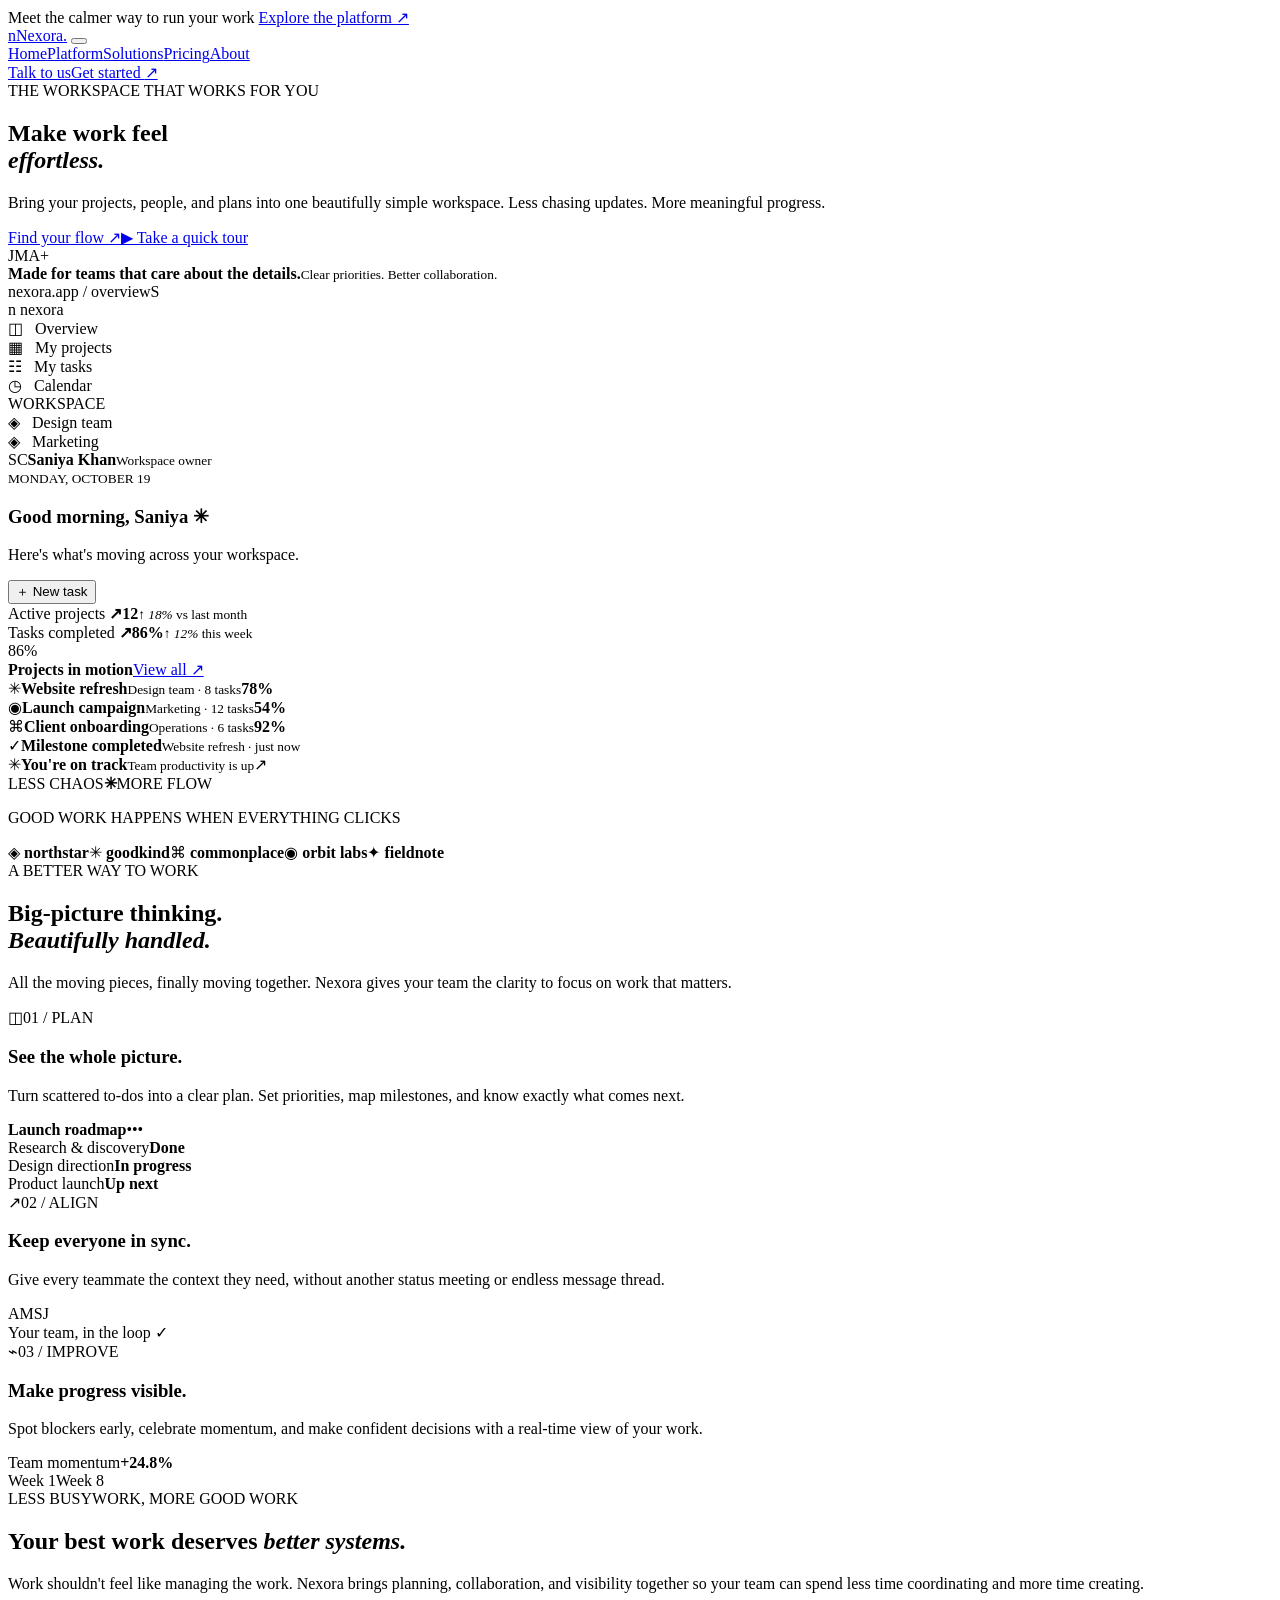
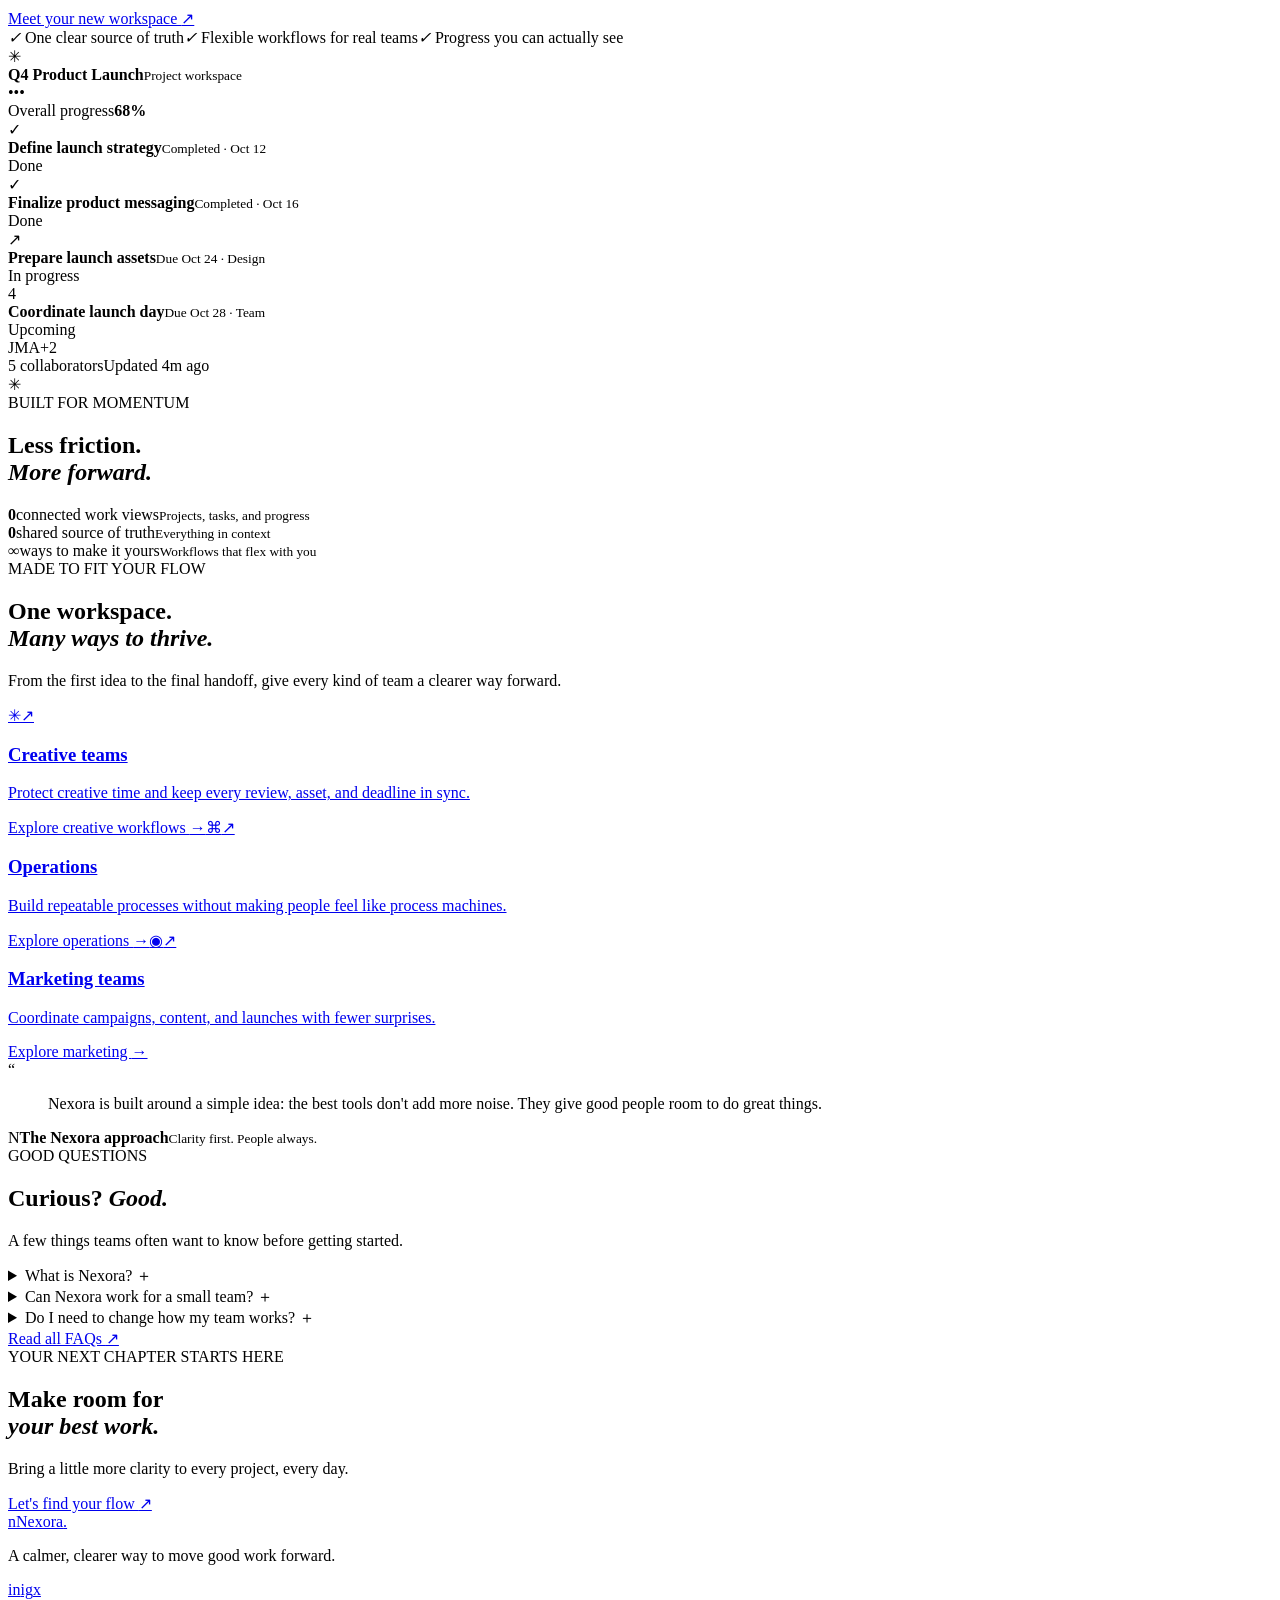
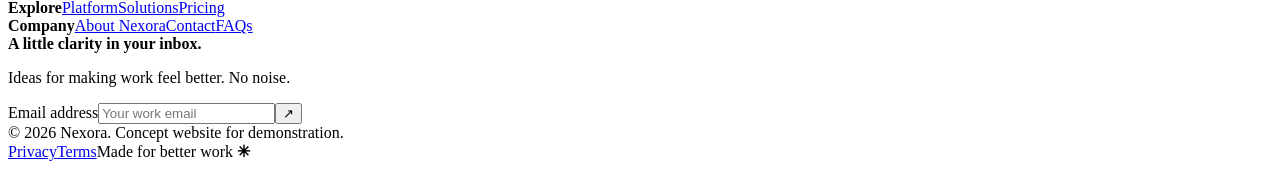
==== index.html @ 2fbccd46 "Add files via upload Upload the complete Nexora SaaS website, including homepage, product, solutions" ====
<!doctype html>
<html lang="en">
<head>
  <meta charset="utf-8"><meta name="viewport" content="width=device-width, initial-scale=1">
  <meta name="description" content="Nexora brings projects, people, and progress into one calm, powerful workspace. Plan smarter, collaborate clearly, and grow with confidence.">
  <meta name="theme-color" content="#123d32">
  <title>Nexora — Make Work Feel Effortless</title>
  <link rel="preconnect" href="https://fonts.googleapis.com"><link rel="preconnect" href="https://fonts.gstatic.com" crossorigin>
  <link href="https://fonts.googleapis.com/css2?family=DM+Sans:wght@400;500;600;700&family=Manrope:wght@400;500;600;700;800&display=swap" rel="stylesheet">
  <link rel="stylesheet" href="assets/css/style.css">
</head>
<body>
  <div class="announcement"><span class="announcement-dot"></span> Meet the calmer way to run your work <a href="product.html">Explore the platform <span>↗</span></a></div>
  <header class="site-header">
    <a class="brand" href="index.html" aria-label="Nexora home"><span class="brand-mark">n</span><span>Nexora<span class="brand-period">.</span></span></a>
    <button class="menu-toggle" aria-label="Open navigation" aria-expanded="false"><span></span><span></span></button>
    <nav class="main-nav" aria-label="Main navigation">
      <a class="active" href="index.html">Home</a><a href="product.html">Platform</a><a href="solutions.html">Solutions</a><a href="pricing.html">Pricing</a><a href="about.html">About</a>
    </nav>
    <div class="header-actions"><a class="nav-login" href="contact.html">Talk to us</a><a class="btn btn-small btn-dark" href="contact.html">Get started <span>↗</span></a></div>
  </header>

  <main>
    <section class="hero section-wrap">
      <div class="hero-copy reveal">
        <div class="eyebrow"><span class="eyebrow-line"></span> THE WORKSPACE THAT WORKS FOR YOU</div>
        <h1>Make work feel<br><em>effortless.</em></h1>
        <p class="hero-lede">Bring your projects, people, and plans into one beautifully simple workspace. Less chasing updates. More meaningful progress.</p>
        <div class="hero-actions"><a class="btn btn-primary" href="contact.html">Find your flow <span>↗</span></a><a class="text-link" href="product.html"><span class="play-icon">▶</span> Take a quick tour</a></div>
        <div class="hero-proof"><div class="avatar-stack"><span>J</span><span>M</span><span>A</span><span>+</span></div><div><strong>Made for teams that care about the details.</strong><small>Clear priorities. Better collaboration.</small></div></div>
      </div>
      <div class="hero-visual reveal reveal-delay">
        <div class="visual-orbit orbit-one"></div><div class="visual-orbit orbit-two"></div>
        <div class="dashboard-window">
          <div class="window-top"><div class="window-dots"><i></i><i></i><i></i></div><span>nexora.app / overview</span><span class="window-avatar">S</span></div>
          <div class="dashboard-body">
            <aside class="dash-sidebar"><div class="dash-mini-brand"><span class="brand-mark">n</span> nexora</div><div class="dash-side-item selected">◫ &nbsp; Overview</div><div class="dash-side-item">▦ &nbsp; My projects</div><div class="dash-side-item">☷ &nbsp; My tasks</div><div class="dash-side-item">◷ &nbsp; Calendar</div><div class="dash-side-label">WORKSPACE</div><div class="dash-side-item">◈ &nbsp; Design team</div><div class="dash-side-item">◈ &nbsp; Marketing</div><div class="dash-user"><span class="user-avatar">SC</span><span><b>Saniya Khan</b><small>Workspace owner</small></span></div></aside>
            <div class="dash-main"><div class="dash-heading"><div><small>MONDAY, OCTOBER 19</small><h3>Good morning, Saniya <span>✳</span></h3><p>Here's what's moving across your workspace.</p></div><button class="dash-add">＋ New task</button></div>
              <div class="metric-grid"><div class="metric-card"><span>Active projects <b>↗</b></span><strong>12</strong><small><i>↑ 18%</i> vs last month</small><div class="sparkline"><span style="height:28%"></span><span style="height:44%"></span><span style="height:38%"></span><span style="height:61%"></span><span style="height:49%"></span><span style="height:77%"></span><span style="height:92%"></span></div></div><div class="metric-card"><span>Tasks completed <b>↗</b></span><strong>86%</strong><small><i>↑ 12%</i> this week</small><div class="progress-ring"><span>86%</span></div></div></div>
              <div class="dash-project-head"><b>Projects in motion</b><a href="product.html">View all ↗</a></div>
              <div class="project-row"><span class="project-icon lavender">✳</span><span class="project-info"><b>Website refresh</b><small>Design team · 8 tasks</small></span><span class="project-progress"><i style="width:78%"></i></span><b class="project-percent">78%</b></div>
              <div class="project-row"><span class="project-icon peach">◉</span><span class="project-info"><b>Launch campaign</b><small>Marketing · 12 tasks</small></span><span class="project-progress"><i style="width:54%"></i></span><b class="project-percent">54%</b></div>
              <div class="project-row"><span class="project-icon mint">⌘</span><span class="project-info"><b>Client onboarding</b><small>Operations · 6 tasks</small></span><span class="project-progress"><i style="width:92%"></i></span><b class="project-percent">92%</b></div>
            </div>
          </div>
        </div>
        <div class="floating-note note-top"><span class="note-check">✓</span><span><b>Milestone completed</b><small>Website refresh · just now</small></span></div>
        <div class="floating-note note-bottom"><span class="note-spark">✳</span><span><b>You're on track</b><small>Team productivity is up</small></span><span class="note-arrow">↗</span></div>
        <div class="hero-stamp"><span>LESS CHAOS</span><b>✳</b><span>MORE FLOW</span></div>
      </div>
    </section>

    <section class="trust-strip section-wrap reveal"><p>GOOD WORK HAPPENS WHEN EVERYTHING CLICKS</p><div class="trust-logos"><span>◈ <b>northstar</b></span><span>✳ <b>goodkind</b></span><span>⌘ <b>commonplace</b></span><span>◉ <b>orbit labs</b></span><span>✦ <b>fieldnote</b></span></div></section>

    <section class="section section-cream">
      <div class="section-wrap"><div class="section-heading centered reveal"><span class="eyebrow">A BETTER WAY TO WORK</span><h2>Big-picture thinking.<br><em>Beautifully handled.</em></h2><p>All the moving pieces, finally moving together. Nexora gives your team the clarity to focus on work that matters.</p></div>
        <div class="feature-grid">
          <article class="feature-card feature-card-large reveal"><div class="feature-top"><span class="feature-icon icon-green">◫</span><span class="card-number">01 / PLAN</span></div><h3>See the whole picture.</h3><p>Turn scattered to-dos into a clear plan. Set priorities, map milestones, and know exactly what comes next.</p><div class="mini-board"><div class="mini-board-head"><b>Launch roadmap</b><span>•••</span></div><div class="mini-task"><i class="task-dot green-dot"></i><span>Research & discovery</span><b>Done</b></div><div class="mini-task"><i class="task-dot gold-dot"></i><span>Design direction</span><b>In progress</b></div><div class="mini-task"><i class="task-dot gray-dot"></i><span>Product launch</span><b>Up next</b></div></div></article>
          <article class="feature-card reveal reveal-delay"><div class="feature-top"><span class="feature-icon icon-gold">↗</span><span class="card-number">02 / ALIGN</span></div><h3>Keep everyone in sync.</h3><p>Give every teammate the context they need, without another status meeting or endless message thread.</p><div class="people-illustration"><span class="person p1">A</span><span class="person p2">M</span><span class="person p3">S</span><span class="person p4">J</span><div class="people-caption">Your team, in the loop <span>✓</span></div></div></article>
          <article class="feature-card reveal"><div class="feature-top"><span class="feature-icon icon-peach">⌁</span><span class="card-number">03 / IMPROVE</span></div><h3>Make progress visible.</h3><p>Spot blockers early, celebrate momentum, and make confident decisions with a real-time view of your work.</p><div class="chart-illustration"><div class="chart-label"><span>Team momentum</span><b>+24.8%</b></div><div class="chart-bars"><i style="height:30%"></i><i style="height:46%"></i><i style="height:39%"></i><i style="height:62%"></i><i style="height:56%"></i><i style="height:78%"></i><i style="height:69%"></i><i style="height:95%"></i></div><div class="chart-axis"><span>Week 1</span><span>Week 8</span></div></div></article>
        </div>
      </div>
    </section>

    <section class="section section-wrap split-section"><div class="split-copy reveal"><span class="eyebrow">LESS BUSYWORK, MORE GOOD WORK</span><h2>Your best work deserves <em>better systems.</em></h2><p>Work shouldn't feel like managing the work. Nexora brings planning, collaboration, and visibility together so your team can spend less time coordinating and more time creating.</p><a class="btn btn-dark" href="product.html">Meet your new workspace <span>↗</span></a><div class="check-list"><span><i>✓</i> One clear source of truth</span><span><i>✓</i> Flexible workflows for real teams</span><span><i>✓</i> Progress you can actually see</span></div></div><div class="workflow-visual reveal reveal-delay"><div class="workflow-card"><div class="workflow-title"><span class="workflow-symbol">✳</span><div><b>Q4 Product Launch</b><small>Project workspace</small></div><span class="more">•••</span></div><div class="workflow-progress-label"><span>Overall progress</span><b>68%</b></div><div class="wide-progress"><i></i></div><div class="workflow-task"><span class="task-check">✓</span><div><b>Define launch strategy</b><small>Completed · Oct 12</small></div><span class="task-status done">Done</span></div><div class="workflow-task"><span class="task-check">✓</span><div><b>Finalize product messaging</b><small>Completed · Oct 16</small></div><span class="task-status done">Done</span></div><div class="workflow-task"><span class="task-check pending">↗</span><div><b>Prepare launch assets</b><small>Due Oct 24 · Design</small></div><span class="task-status doing">In progress</span></div><div class="workflow-task"><span class="task-check upcoming">4</span><div><b>Coordinate launch day</b><small>Due Oct 28 · Team</small></div><span class="task-status next">Upcoming</span></div><div class="workflow-foot"><div class="avatar-stack small-stack"><span>J</span><span>M</span><span>A</span><span>+2</span></div><span>5 collaborators</span><span class="workflow-foot-right">Updated 4m ago</span></div></div><div class="workflow-orbit">✳</div></div></section>

    <section class="stats-band"><div class="section-wrap stats-grid"><div class="stats-intro reveal"><span class="eyebrow eyebrow-light">BUILT FOR MOMENTUM</span><h2>Less friction.<br><em>More forward.</em></h2></div><div class="stat reveal"><strong data-count="3">0</strong><span>connected work views</span><small>Projects, tasks, and progress</small></div><div class="stat reveal reveal-delay"><strong data-count="1">0</strong><span>shared source of truth</span><small>Everything in context</small></div><div class="stat reveal reveal-delay"><strong>∞</strong><span>ways to make it yours</span><small>Workflows that flex with you</small></div></div></section>

    <section class="section section-wrap usecases-section"><div class="section-heading reveal"><span class="eyebrow">MADE TO FIT YOUR FLOW</span><h2>One workspace.<br><em>Many ways to thrive.</em></h2><p>From the first idea to the final handoff, give every kind of team a clearer way forward.</p></div><div class="usecase-grid"><a class="usecase-card reveal" href="solutions.html#creative"><span class="usecase-icon">✳</span><span class="usecase-arrow">↗</span><h3>Creative teams</h3><p>Protect creative time and keep every review, asset, and deadline in sync.</p><span class="usecase-link">Explore creative workflows <b>→</b></span></a><a class="usecase-card reveal reveal-delay" href="solutions.html#operations"><span class="usecase-icon">⌘</span><span class="usecase-arrow">↗</span><h3>Operations</h3><p>Build repeatable processes without making people feel like process machines.</p><span class="usecase-link">Explore operations <b>→</b></span></a><a class="usecase-card reveal reveal-delay-2" href="solutions.html#marketing"><span class="usecase-icon">◉</span><span class="usecase-arrow">↗</span><h3>Marketing teams</h3><p>Coordinate campaigns, content, and launches with fewer surprises.</p><span class="usecase-link">Explore marketing <b>→</b></span></a></div></section>

    <section class="quote-section section-cream"><div class="section-wrap quote-inner reveal"><span class="quote-mark">“</span><blockquote>Nexora is built around a simple idea: the best tools don't add more noise. They give good people room to do great things.</blockquote><div class="quote-attribution"><span class="quote-avatar">N</span><span><b>The Nexora approach</b><small>Clarity first. People always.</small></span></div></div></section>

    <section class="section section-wrap faq-preview"><div class="section-heading centered reveal"><span class="eyebrow">GOOD QUESTIONS</span><h2>Curious? <em>Good.</em></h2><p>A few things teams often want to know before getting started.</p></div><div class="faq-list reveal"><details><summary>What is Nexora? <span>＋</span></summary><p>Nexora is a concept project-management workspace designed to bring tasks, projects, team coordination, and progress visibility into one place.</p></details><details><summary>Can Nexora work for a small team? <span>＋</span></summary><p>Yes. The concept is designed to scale from a small group to teams with multiple projects and workflows.</p></details><details><summary>Do I need to change how my team works? <span>＋</span></summary><p>The goal is to adapt the workspace to your process, with clear projects, flexible tasks, and simple collaboration.</p></details></div><div class="center-cta"><a class="text-link" href="faq.html">Read all FAQs <span>↗</span></a></div></section>

    <section class="final-cta"><div class="cta-decoration cta-decoration-one"></div><div class="cta-decoration cta-decoration-two"></div><div class="section-wrap final-cta-inner reveal"><span class="eyebrow eyebrow-light">YOUR NEXT CHAPTER STARTS HERE</span><h2>Make room for<br><em>your best work.</em></h2><p>Bring a little more clarity to every project, every day.</p><a class="btn btn-cream" href="contact.html">Let's find your flow <span>↗</span></a></div></section>
  </main>
  <footer class="site-footer"><div class="section-wrap"><div class="footer-main"><div class="footer-brand-col"><a class="brand brand-footer" href="index.html"><span class="brand-mark">n</span><span>Nexora<span class="brand-period">.</span></span></a><p>A calmer, clearer way to move good work forward.</p><div class="social-links"><a href="#" aria-label="LinkedIn">in</a><a href="#" aria-label="Instagram">ig</a><a href="#" aria-label="X">x</a></div></div><div class="footer-col"><b>Explore</b><a href="product.html">Platform</a><a href="solutions.html">Solutions</a><a href="pricing.html">Pricing</a></div><div class="footer-col"><b>Company</b><a href="about.html">About Nexora</a><a href="contact.html">Contact</a><a href="faq.html">FAQs</a></div><div class="footer-newsletter"><b>A little clarity in your inbox.</b><p>Ideas for making work feel better. No noise.</p><form class="newsletter-form"><label class="sr-only" for="newsletter-email">Email address</label><input id="newsletter-email" type="email" placeholder="Your work email" required><button aria-label="Subscribe">↗</button></form><small class="form-message" aria-live="polite"></small></div></div><div class="footer-bottom"><span>© 2026 Nexora. Concept website for demonstration.</span><div><a href="privacy.html">Privacy</a><a href="terms.html">Terms</a><span>Made for better work <b>✳</b></span></div></div></div></footer>
  <script src="assets/js/main.js"></script>
</body></html>
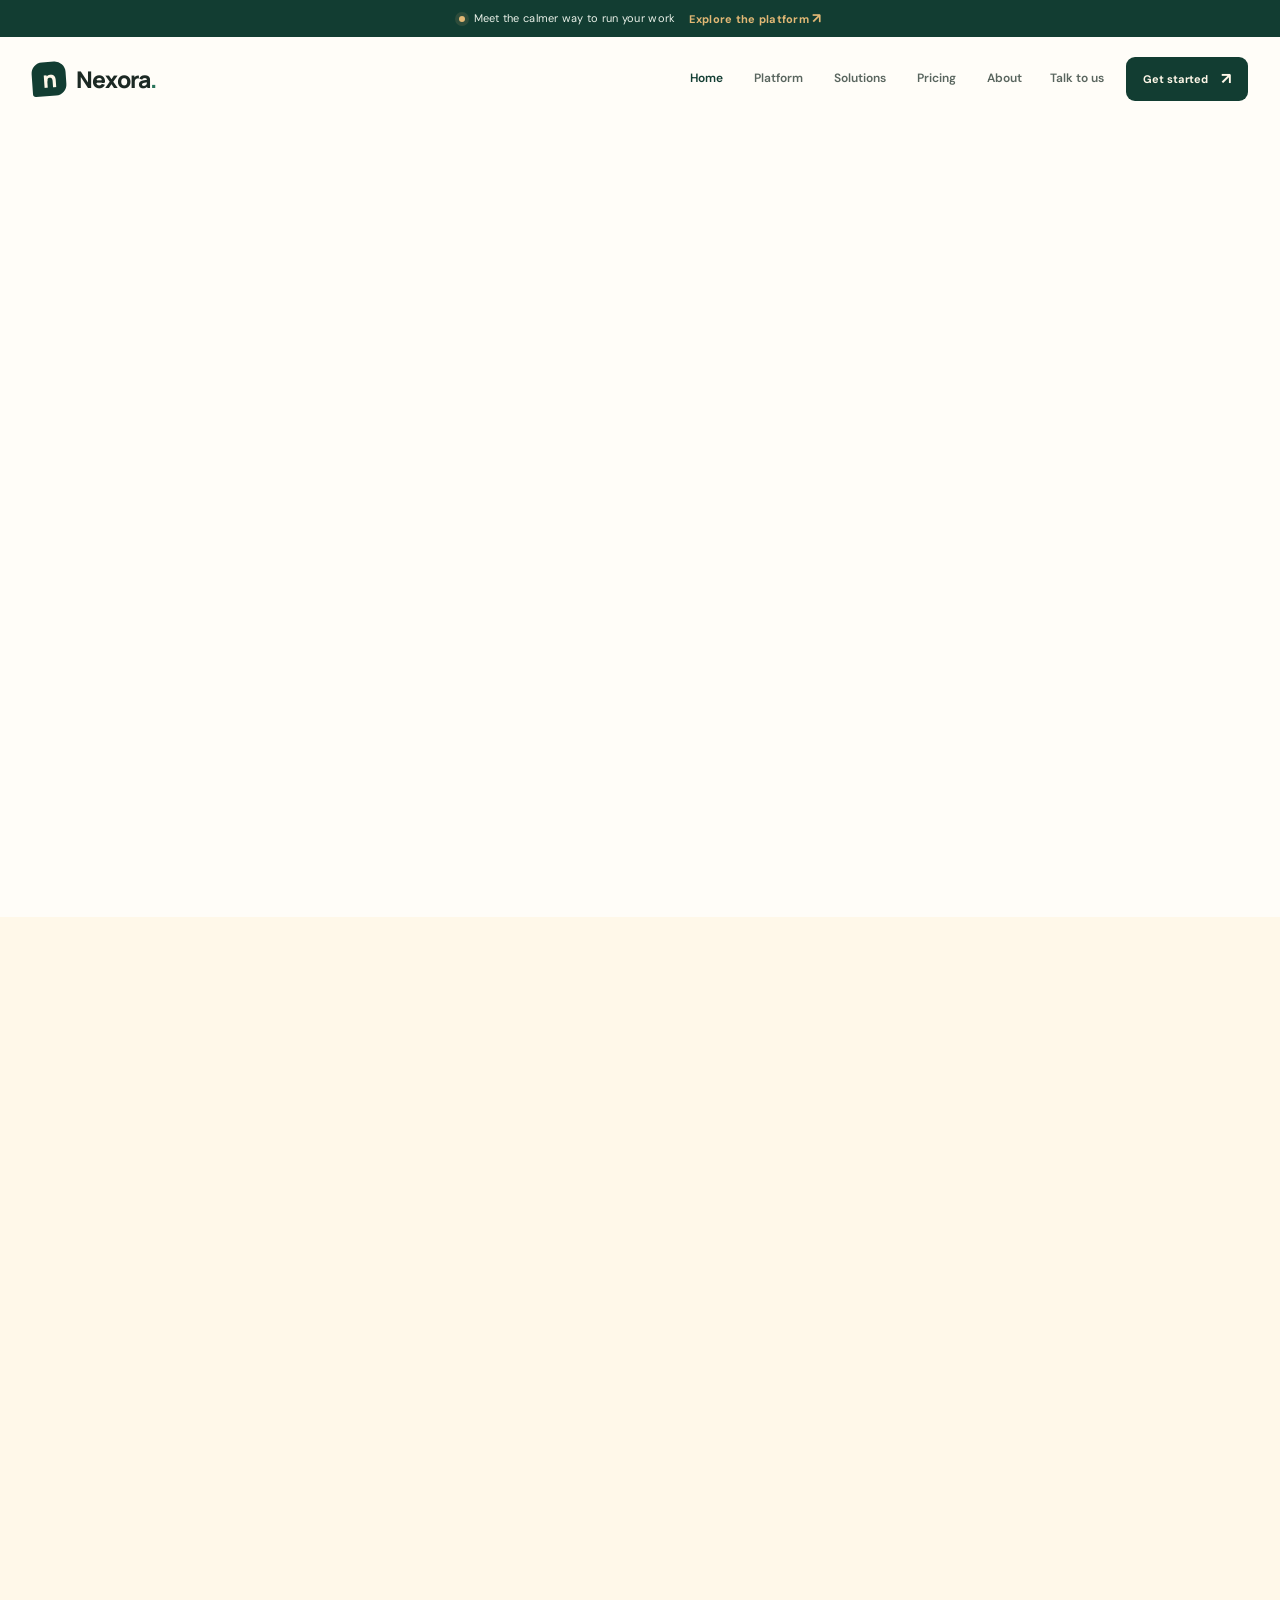
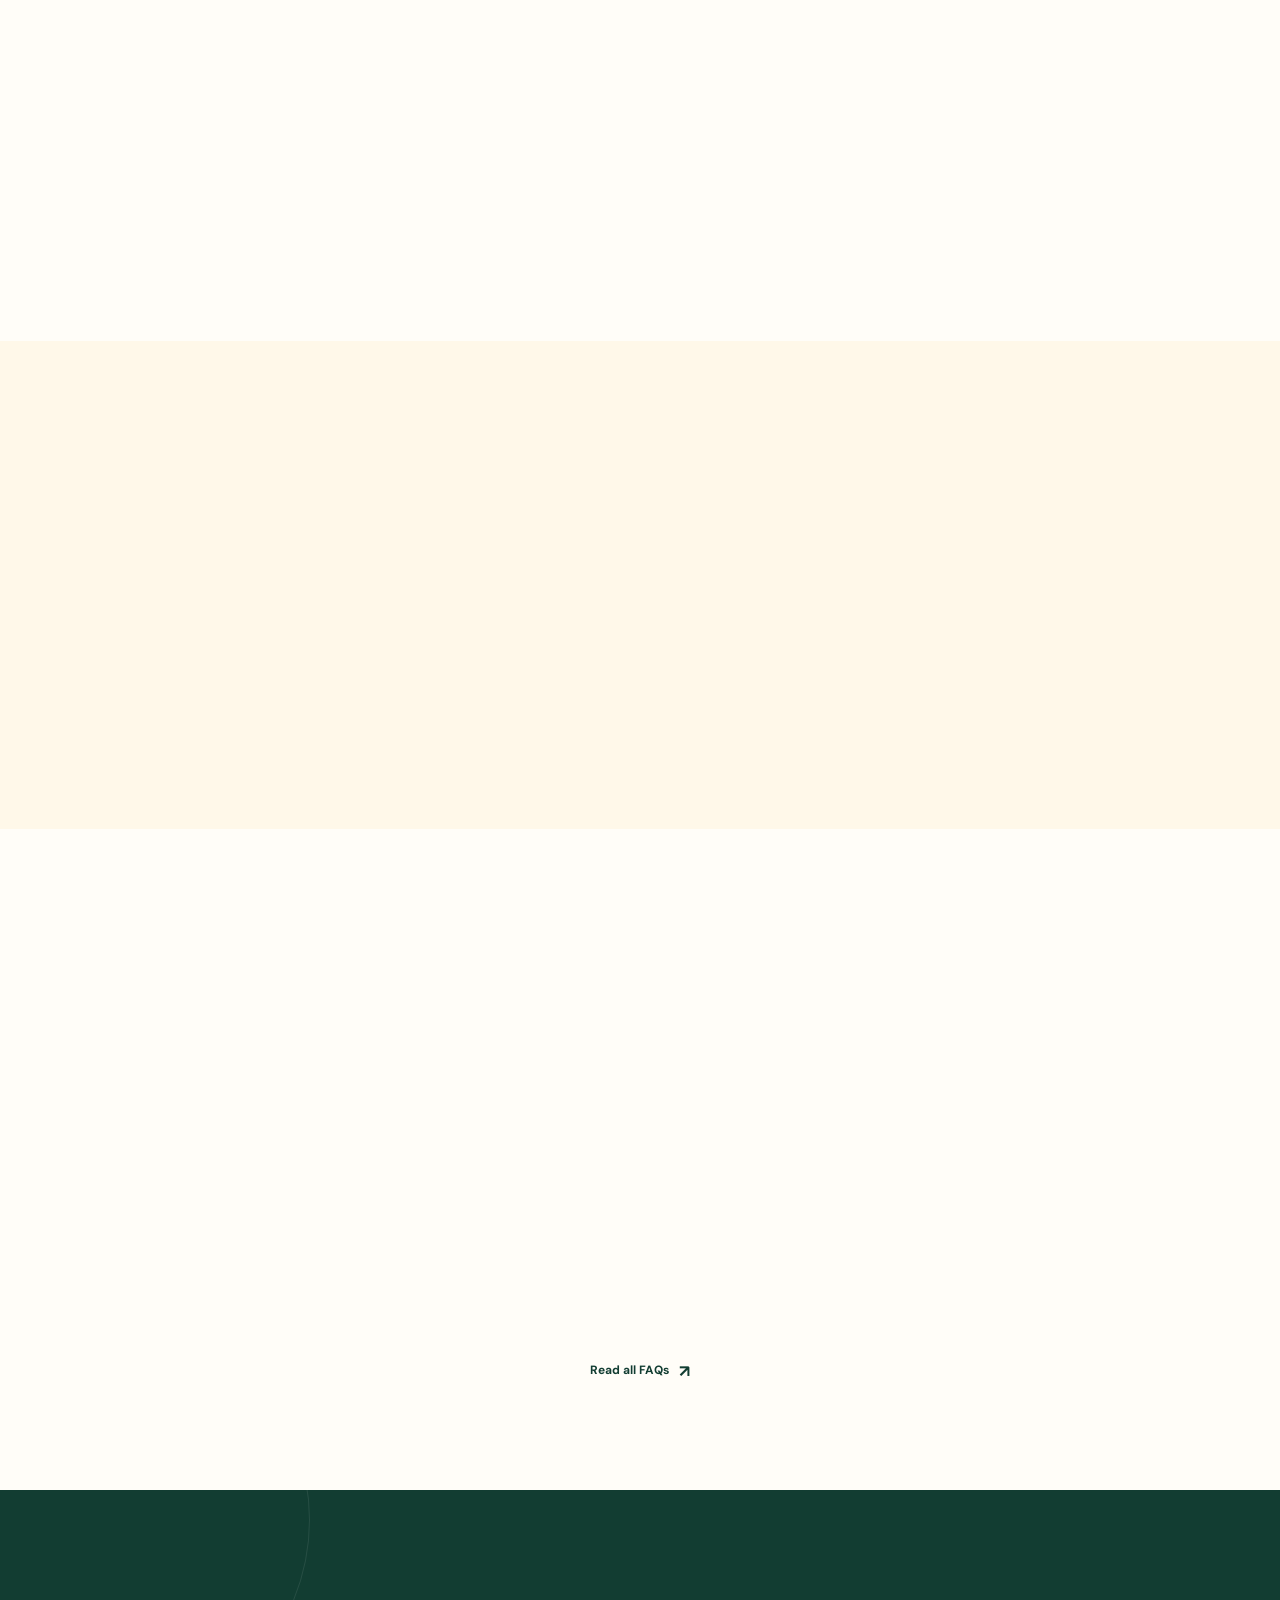
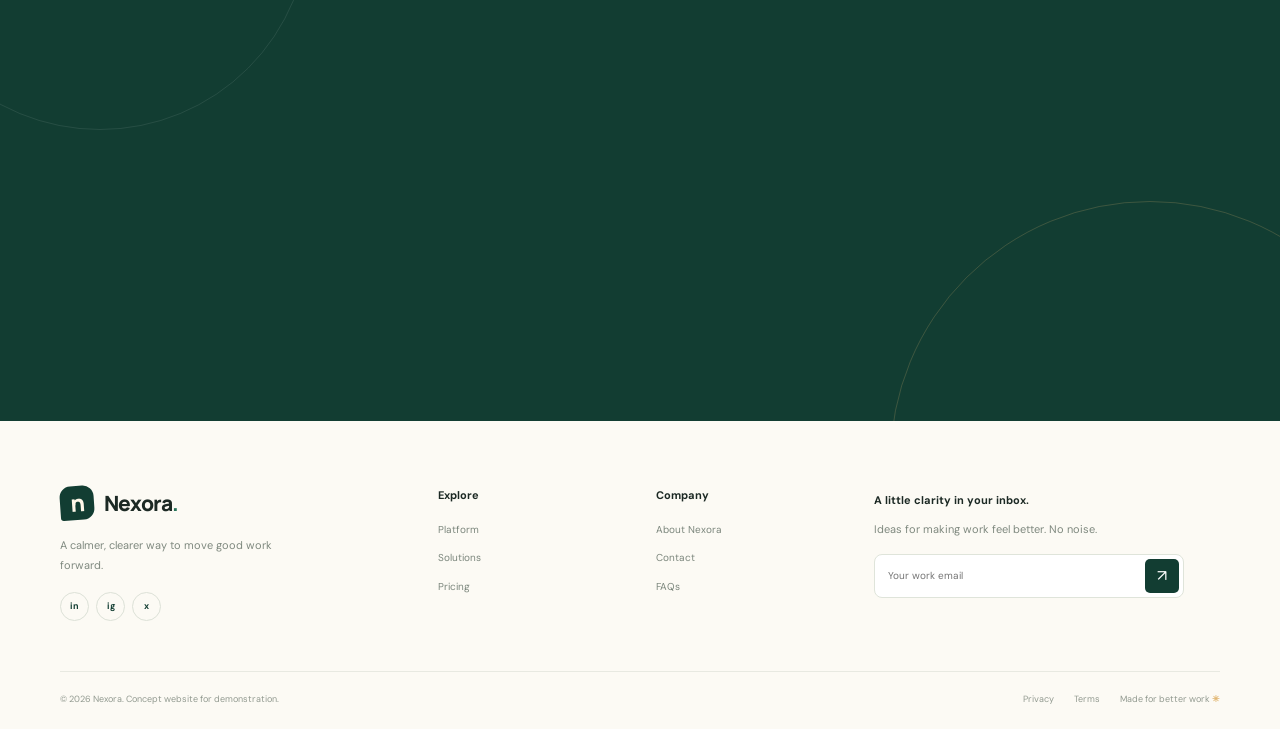
==== commit acb247fb: "Update index.html" ====
--- a/index.html
+++ b/index.html
@@ -7,7 +7,7 @@
   <title>Nexora — Make Work Feel Effortless</title>
   <link rel="preconnect" href="https://fonts.googleapis.com"><link rel="preconnect" href="https://fonts.gstatic.com" crossorigin>
   <link href="https://fonts.googleapis.com/css2?family=DM+Sans:wght@400;500;600;700&family=Manrope:wght@400;500;600;700;800&display=swap" rel="stylesheet">
-  <link rel="stylesheet" href="assets/css/style.css">
+  <link rel="stylesheet" href="style.css">
 </head>
 <body>
   <div class="announcement"><span class="announcement-dot"></span> Meet the calmer way to run your work <a href="product.html">Explore the platform <span>↗</span></a></div>
@@ -76,4 +76,4 @@
   </main>
   <footer class="site-footer"><div class="section-wrap"><div class="footer-main"><div class="footer-brand-col"><a class="brand brand-footer" href="index.html"><span class="brand-mark">n</span><span>Nexora<span class="brand-period">.</span></span></a><p>A calmer, clearer way to move good work forward.</p><div class="social-links"><a href="#" aria-label="LinkedIn">in</a><a href="#" aria-label="Instagram">ig</a><a href="#" aria-label="X">x</a></div></div><div class="footer-col"><b>Explore</b><a href="product.html">Platform</a><a href="solutions.html">Solutions</a><a href="pricing.html">Pricing</a></div><div class="footer-col"><b>Company</b><a href="about.html">About Nexora</a><a href="contact.html">Contact</a><a href="faq.html">FAQs</a></div><div class="footer-newsletter"><b>A little clarity in your inbox.</b><p>Ideas for making work feel better. No noise.</p><form class="newsletter-form"><label class="sr-only" for="newsletter-email">Email address</label><input id="newsletter-email" type="email" placeholder="Your work email" required><button aria-label="Subscribe">↗</button></form><small class="form-message" aria-live="polite"></small></div></div><div class="footer-bottom"><span>© 2026 Nexora. Concept website for demonstration.</span><div><a href="privacy.html">Privacy</a><a href="terms.html">Terms</a><span>Made for better work <b>✳</b></span></div></div></div></footer>
   <script src="assets/js/main.js"></script>
-</body></html>+</body></html>
--- a/style.css
+++ b/style.css
@@ -0,0 +1,78 @@
+/* NEXORA — Emerald & Warm Cream SaaS concept */
+:root{--forest:#123d32;--forest-2:#1d5746;--emerald:#28745a;--mint:#dcebe0;--cream:#fff8e9;--cream-2:#f8f2e6;--gold:#e2b875;--ink:#1c2924;--muted:#66736b;--line:#e6e7df;--white:#fff;--peach:#f5d9c8;--blue:#dce6f3;--lilac:#e9e2f4;--shadow:0 24px 70px rgba(18,61,50,.12);--radius:22px}*{box-sizing:border-box}html{scroll-behavior:smooth;scroll-padding-top:100px}body{margin:0;color:var(--ink);background:#fffdf8;font-family:"DM Sans",sans-serif;line-height:1.65;-webkit-font-smoothing:antialiased}body.menu-open{overflow:hidden}a{color:inherit;text-decoration:none}button,input,textarea,select{font:inherit}button,a{-webkit-tap-highlight-color:transparent}button:focus-visible,a:focus-visible,input:focus-visible,textarea:focus-visible,select:focus-visible{outline:3px solid #e2b875;outline-offset:4px}::selection{background:#dcebe0;color:var(--forest)}.section-wrap{width:min(1160px,calc(100% - 64px));margin-inline:auto}.announcement{min-height:34px;background:var(--forest);color:#eaf1e9;display:flex;align-items:center;justify-content:center;gap:9px;padding:7px 20px;font-size:11px;letter-spacing:.025em}.announcement a{font-weight:700;color:var(--gold);margin-left:5px}.announcement a span{font-size:14px}.announcement-dot{width:6px;height:6px;border-radius:50%;background:var(--gold);box-shadow:0 0 0 4px #e2b87520}.site-header{height:84px;display:flex;align-items:center;justify-content:space-between;width:min(1240px,calc(100% - 64px));margin:auto;gap:28px;position:relative;z-index:20}.brand{display:inline-flex;align-items:center;gap:10px;font:800 23px Manrope,sans-serif;letter-spacing:-1px;white-space:nowrap}.brand-mark{display:inline-grid;place-items:center;width:34px;height:34px;background:var(--forest);color:var(--cream);border-radius:11px 11px 11px 3px;font:800 23px Manrope,sans-serif;transform:rotate(-4deg)}.brand-mark::first-letter{transform:rotate(4deg)}.brand-period{color:var(--emerald)}.main-nav{display:flex;align-items:center;gap:31px;margin-left:auto}.main-nav a,.nav-login{font-size:12px;font-weight:600;color:#59655e;transition:color .25s}.main-nav a:hover,.main-nav a.active,.nav-login:hover{color:var(--forest)}.header-actions{display:flex;align-items:center;gap:22px}.btn{display:inline-flex;align-items:center;justify-content:center;gap:22px;border:1px solid transparent;padding:15px 21px;border-radius:9px;font-size:12px;font-weight:700;letter-spacing:-.01em;transition:transform .25s,background .25s,box-shadow .25s,color .25s;cursor:pointer}.btn:hover{transform:translateY(-3px);box-shadow:0 10px 24px #123d3220}.btn span{font-size:16px;line-height:1}.btn-small{padding:12px 16px;gap:13px;font-size:11px}.btn-dark{background:var(--forest);color:var(--cream)}.btn-dark:hover{background:var(--forest-2)}.btn-primary{background:var(--emerald);color:white}.btn-primary:hover{background:var(--forest)}.btn-cream{background:var(--cream);color:var(--forest)}.btn-cream:hover{background:white}.btn-outline-dark{border-color:#bdc8bd;color:var(--forest);background:transparent}.btn-full{width:100%}.menu-toggle{display:none}.hero{min-height:650px;display:grid;grid-template-columns:.92fr 1.08fr;align-items:center;gap:45px;padding-top:35px;padding-bottom:75px}.hero-copy{padding:20px 0 0}.eyebrow{display:inline-flex;align-items:center;gap:10px;font-size:9px;font-weight:700;letter-spacing:.16em;color:var(--emerald)}.eyebrow-line{width:25px;height:1px;background:var(--gold)}h1,h2,h3,p{margin-top:0}h1,h2,h3{font-family:Manrope,sans-serif;letter-spacing:-.055em}h1{font-size:clamp(52px,6.1vw,78px);line-height:1.04;font-weight:700;margin:23px 0 23px}h1 em,h2 em{font-family:Georgia,serif;font-weight:400;color:var(--emerald);letter-spacing:-.06em}h2{font-size:clamp(36px,4.3vw,54px);line-height:1.1;font-weight:700;margin-bottom:20px}h3{font-size:22px;line-height:1.25;margin-bottom:13px}.hero-lede{max-width:455px;font-size:15px;color:var(--muted);line-height:1.85;margin-bottom:28px}.hero-actions{display:flex;align-items:center;gap:25px;flex-wrap:wrap}.text-link{display:inline-flex;align-items:center;gap:10px;font-size:12px;font-weight:700;color:var(--forest)}.text-link span{font-size:17px}.play-icon{display:grid;place-items:center;border:1px solid #c7d3c8;width:29px;height:29px;border-radius:50%;font-size:8px!important;padding-left:2px}.hero-proof{display:flex;align-items:center;gap:14px;margin-top:43px}.avatar-stack{display:flex;padding-left:4px}.avatar-stack span{display:grid;place-items:center;margin-left:-5px;width:29px;height:29px;border-radius:50%;border:2px solid #fffdf8;background:#e9d4c2;color:#6d4839;font-size:9px;font-weight:700}.avatar-stack span:nth-child(2){background:#dce6cf;color:#335443}.avatar-stack span:nth-child(3){background:#eadff0;color:#665071}.avatar-stack span:nth-child(4){background:var(--forest);color:white}.hero-proof strong,.hero-proof small{display:block}.hero-proof strong{font-size:10px}.hero-proof small{font-size:10px;color:#899188;margin-top:2px}.hero-visual{position:relative;min-height:500px;display:flex;align-items:center;justify-content:center}.visual-orbit{position:absolute;border:1px solid #d9e4d8;border-radius:50%;width:450px;height:450px;animation:orbit 32s linear infinite}.orbit-two{width:535px;height:535px;border-style:dashed;border-color:#e7e4d7;animation-direction:reverse;animation-duration:48s}.dashboard-window{position:relative;z-index:2;width:100%;max-width:535px;background:white;border:1px solid #e4e8df;border-radius:13px;box-shadow:0 35px 90px #183f301f;overflow:hidden;transform:perspective(1200px) rotateY(-5deg) rotateX(2deg);animation:dashboard-float 7s ease-in-out infinite}.window-top{height:38px;background:#f7f8f4;border-bottom:1px solid #edf0e9;display:flex;align-items:center;justify-content:space-between;padding:0 13px;font-size:8px;color:#929a91}.window-dots{display:flex;gap:4px}.window-dots i{width:6px;height:6px;border-radius:50%;background:#d6ddd3}.window-dots i:nth-child(2){background:#e6c88e}.window-dots i:nth-child(3){background:#b4d1bb}.window-avatar{display:grid;place-items:center;width:19px;height:19px;background:var(--forest);color:white;border-radius:50%;font-size:8px}.dashboard-body{display:grid;grid-template-columns:122px 1fr;min-height:330px}.dash-sidebar{padding:15px 9px;background:#fbfcf8;border-right:1px solid #edf0e9;position:relative}.dash-mini-brand{display:flex;align-items:center;gap:6px;font-size:10px;font-weight:800;margin-bottom:23px}.dash-mini-brand .brand-mark{width:21px;height:21px;border-radius:6px;font-size:13px}.dash-side-item{font-size:8px;color:#7b867c;padding:9px 7px;border-radius:5px;margin-bottom:3px}.dash-side-item.selected{background:#e7f0e7;color:var(--forest);font-weight:700}.dash-side-label{font-size:7px;letter-spacing:.12em;color:#a2aaa0;margin:20px 7px 7px}.dash-user{position:absolute;bottom:12px;left:9px;right:9px;border-top:1px solid #e8ece5;padding-top:10px;display:flex;align-items:center;gap:6px}.user-avatar{display:grid;place-items:center;width:24px;height:24px;border-radius:50%;background:#e2b875;color:#47371c;font-size:7px;font-weight:700}.dash-user b,.dash-user small{display:block;font-size:7px;line-height:1.4}.dash-user small{color:#8d968d}.dash-main{padding:19px 17px}.dash-heading{display:flex;justify-content:space-between;align-items:center;gap:8px}.dash-heading small{font-size:6px;letter-spacing:.1em;color:#9ba49a}.dash-heading h3{font-size:14px;margin:4px 0}.dash-heading h3 span{color:#c99a47}.dash-heading p{font-size:8px;color:#8a9489;margin:0}.dash-add{background:var(--forest);color:white;border:0;border-radius:5px;padding:8px 10px;font-size:7px}.metric-grid{display:grid;grid-template-columns:1fr 1fr;gap:10px;margin-top:18px}.metric-card{position:relative;border:1px solid #e9ece5;border-radius:8px;padding:11px;min-height:107px;overflow:hidden}.metric-card>span{display:block;font-size:7px;color:#79857a}.metric-card>span b{float:right;color:#9aa59a}.metric-card>strong{font:700 24px Manrope,sans-serif;display:block;margin-top:7px;letter-spacing:-1px}.metric-card>small{font-size:7px;color:#939c92}.metric-card>small i{font-style:normal;color:var(--emerald);font-weight:700}.sparkline{position:absolute;bottom:10px;right:10px;height:35px;display:flex;align-items:end;gap:3px}.sparkline span{display:block;width:5px;background:#bdd7bf;border-radius:2px 2px 0 0}.sparkline span:last-child{background:var(--emerald)}.progress-ring{position:absolute;right:12px;bottom:10px;width:39px;height:39px;border-radius:50%;display:grid;place-items:center;background:conic-gradient(var(--emerald) 0 86%,#e6eee4 86%)}.progress-ring:before{content:"";position:absolute;width:29px;height:29px;background:white;border-radius:50%}.progress-ring span{z-index:1;font-size:8px;font-weight:700}.dash-project-head{display:flex;justify-content:space-between;align-items:center;margin:19px 0 8px;font-size:9px}.dash-project-head a{color:var(--emerald);font-size:7px;font-weight:700}.project-row{display:flex;align-items:center;gap:8px;padding:8px 0;border-top:1px solid #f0f2ec}.project-icon{width:26px;height:26px;display:grid;place-items:center;border-radius:7px;font-size:12px}.lavender{background:#eee8f7;color:#7a659c}.peach{background:#fbe7d9;color:#bd774e}.mint{background:#e0efe2;color:#377452}.project-info{min-width:90px;flex:1}.project-info b,.project-info small{display:block;font-size:8px;line-height:1.5}.project-info small{color:#99a197;font-size:7px}.project-progress{height:4px;width:55px;background:#e9eee7;border-radius:8px;overflow:hidden}.project-progress i{display:block;height:100%;background:var(--emerald);border-radius:8px}.project-percent{font-size:7px;width:22px;text-align:right}.floating-note{position:absolute;z-index:4;display:flex;align-items:center;gap:9px;background:white;border:1px solid #e9ece4;border-radius:10px;padding:11px 13px;box-shadow:0 14px 40px #183f3015;animation:note-float 5s ease-in-out infinite}.floating-note b,.floating-note small{display:block;white-space:nowrap}.floating-note b{font-size:9px}.floating-note small{font-size:8px;color:#8a9489;margin-top:2px}.note-top{top:52px;right:-14px}.note-bottom{bottom:42px;left:-20px;animation-delay:-2s}.note-check,.note-spark{display:grid;place-items:center;width:28px;height:28px;border-radius:8px;background:#e5f1e5;color:var(--emerald);font-size:13px}.note-spark{background:#fff0d7;color:#b27d28}.note-arrow{color:var(--emerald);font-size:17px;margin-left:8px}.hero-stamp{position:absolute;bottom:3px;right:17px;display:flex;align-items:center;gap:8px;color:#829085;font-size:7px;letter-spacing:.13em;transform:rotate(-8deg)}.hero-stamp b{color:var(--gold);font-size:17px}.trust-strip{padding:27px 0 56px;text-align:center}.trust-strip>p{font-size:8px;letter-spacing:.16em;color:#a0a79d;font-weight:700;margin-bottom:25px}.trust-logos{display:flex;justify-content:space-around;align-items:center;gap:25px;color:#879188}.trust-logos span{font-size:15px;display:flex;align-items:center;gap:7px}.trust-logos b{font:700 13px Manrope,sans-serif;letter-spacing:-.04em}.section{padding-top:100px;padding-bottom:100px}.section-cream{background:var(--cream)}.section-heading{max-width:620px;margin-bottom:44px}.section-heading.centered{text-align:center;margin-left:auto;margin-right:auto}.section-heading h2{margin-top:16px}.section-heading p{max-width:500px;color:var(--muted);font-size:13px;line-height:1.9;margin:0 auto}.feature-grid{display:grid;grid-template-columns:1.2fr 1fr 1fr;gap:17px}.feature-card{background:#fffdf8;border:1px solid #e9e8dd;border-radius:var(--radius);padding:25px;min-height:330px;overflow:hidden;transition:transform .35s,box-shadow .35s}.feature-card:hover,.usecase-card:hover,.price-card:hover{transform:translateY(-7px);box-shadow:var(--shadow)}.feature-card-large{background:#f4f6ee}.feature-top{display:flex;align-items:center;justify-content:space-between;margin-bottom:28px}.feature-icon{width:42px;height:42px;display:grid;place-items:center;border-radius:13px;font-size:19px}.icon-green{background:#dcebe0;color:var(--forest)}.icon-gold{background:#f9e9c9;color:#926a25}.icon-peach{background:#f8e1d4;color:#a9613e}.icon-blue{background:#dce6f3;color:#446b94}.icon-lilac{background:#e9e2f4;color:#78659c}.card-number{font-size:8px;letter-spacing:.13em;color:#a1a79b;font-weight:700}.feature-card h3{font-size:20px}.feature-card p{font-size:12px;color:var(--muted);line-height:1.8}.mini-board{margin-top:24px;background:white;border:1px solid #e6e9e1;border-radius:10px;padding:12px}.mini-board-head{display:flex;justify-content:space-between;font-size:9px;padding-bottom:9px;border-bottom:1px solid #edf0e9}.mini-board-head span{color:#a3aaa0}.mini-task{display:flex;align-items:center;gap:7px;padding:9px 0;border-bottom:1px solid #f1f2ed;font-size:8px}.mini-task:last-child{border:0}.mini-task span{flex:1}.mini-task b{font-size:7px;color:#7e8b7f;font-weight:500}.task-dot{width:7px;height:7px;border-radius:50%}.green-dot{background:#4e9a6d}.gold-dot{background:#e0b65c}.gray-dot{background:#b9c0b8}.people-illustration{height:100px;position:relative;margin-top:25px;background:radial-gradient(circle at center,#f6e8c7 0,#fffdf8 60%)}.person{position:absolute;display:grid;place-items:center;width:43px;height:43px;border:4px solid #fffdf8;border-radius:50%;font-size:12px;font-weight:700;box-shadow:0 5px 14px #123d3210}.p1{left:10%;top:5px;background:#dcebe0;color:#28563e}.p2{left:34%;top:34px;background:#f2d4c5;color:#8e5a43}.p3{left:57%;top:0;background:#e7e0f2;color:#6e5c91}.p4{right:7%;top:38px;background:#e2b875;color:#5c421c}.people-caption{position:absolute;bottom:0;left:20%;font-size:8px;color:#657269;background:white;border:1px solid #ecebe2;border-radius:20px;padding:6px 10px;box-shadow:0 5px 12px #123d3210}.people-caption span{color:var(--emerald);margin-left:6px}.chart-illustration{margin-top:25px;padding:13px;background:#fff;border:1px solid #eeece4;border-radius:10px}.chart-label{display:flex;justify-content:space-between;font-size:8px;color:#7a867b}.chart-label b{color:var(--emerald)}.chart-bars{height:65px;display:flex;align-items:end;gap:7px;border-bottom:1px solid #e9eee6;margin-top:10px}.chart-bars i{flex:1;background:#d4e6d5;border-radius:4px 4px 0 0;animation:bar-grow 1.1s ease-out both;transform-origin:bottom}.chart-bars i:nth-child(2n){background:#b8d5bc}.chart-bars i:last-child{background:var(--emerald)}.chart-axis{display:flex;justify-content:space-between;font-size:7px;color:#9aa398;margin-top:6px}.split-section{display:grid;grid-template-columns:.85fr 1.15fr;gap:85px;align-items:center;padding-top:120px;padding-bottom:120px}.split-copy h2{margin-top:17px}.split-copy>p{color:var(--muted);font-size:13px;line-height:1.95;margin:22px 0 26px}.check-list{display:flex;flex-direction:column;gap:12px;margin-top:26px}.check-list span,.check-list li{display:flex;align-items:center;gap:10px;font-size:11px;color:#59675e}.check-list i{font-style:normal;display:grid;place-items:center;width:18px;height:18px;border-radius:50%;background:#e4efe3;color:var(--emerald);font-size:10px}.workflow-visual{position:relative;padding:18px 0}.workflow-card{position:relative;z-index:1;background:#fff;border:1px solid #e8ebe3;border-radius:15px;padding:22px 24px;box-shadow:0 25px 65px #173e3012}.workflow-title{display:flex;align-items:center;gap:10px;padding-bottom:20px;border-bottom:1px solid #edf0e9}.workflow-symbol{display:grid;place-items:center;width:36px;height:36px;background:#e3efe3;color:var(--forest);border-radius:10px;font-size:17px}.workflow-title b,.workflow-title small{display:block}.workflow-title b{font-size:12px}.workflow-title small{font-size:9px;color:#909a90}.more{margin-left:auto;color:#9ba59b}.workflow-progress-label{display:flex;justify-content:space-between;font-size:10px;color:#758076;margin-top:19px}.workflow-progress-label b{color:var(--forest)}.wide-progress{height:6px;background:#edf1e9;border-radius:10px;margin-top:8px;overflow:hidden}.wide-progress i{display:block;width:68%;height:100%;background:linear-gradient(90deg,var(--emerald),#8bbd8c);border-radius:10px;animation:progress-in 1.5s ease-out}.workflow-task{display:flex;align-items:center;gap:11px;padding:15px 0;border-bottom:1px solid #f0f1ec}.task-check{display:grid;place-items:center;width:22px;height:22px;border-radius:7px;background:#e2efe2;color:var(--emerald);font-size:10px}.task-check.pending{background:#fff0d8;color:#a7792a}.task-check.upcoming{background:#f0f1ec;color:#849084}.workflow-task>div{flex:1}.workflow-task b,.workflow-task small{display:block}.workflow-task b{font-size:10px}.workflow-task small{font-size:8px;color:#929b91;margin-top:3px}.task-status{font-size:8px;padding:5px 7px;border-radius:5px}.task-status.done{background:#e7f1e6;color:#37734c}.task-status.doing{background:#fff1d7;color:#9b7229}.task-status.next{background:#f0f1ed;color:#7b867b}.workflow-foot{display:flex;align-items:center;gap:8px;padding-top:16px;color:#849084;font-size:9px}.small-stack span{width:23px;height:23px;font-size:7px}.workflow-foot-right{margin-left:auto}.workflow-orbit{position:absolute;right:-24px;top:-10px;width:76px;height:76px;display:grid;place-items:center;background:var(--gold);color:var(--forest);font-size:31px;border-radius:50%;box-shadow:0 15px 35px #c79f5d33;animation:slow-spin 20s linear infinite}.stats-band{background:var(--forest);color:var(--cream);padding:75px 0}.stats-grid{display:grid;grid-template-columns:1.3fr 1fr 1fr 1fr;gap:30px;align-items:center}.eyebrow-light{color:#d5e4d3}.stats-intro h2{font-size:36px;margin:15px 0 0}.stats-intro h2 em{color:var(--gold)}.stat{padding-left:25px;border-left:1px solid #ffffff24}.stat strong{font:700 43px Manrope,sans-serif;display:block;letter-spacing:-.07em;color:var(--gold)}.stat span,.stat small{display:block}.stat span{font-size:11px;font-weight:700;margin-top:4px}.stat small{font-size:9px;color:#c1d0c4;margin-top:7px}.usecases-section{padding-top:120px;padding-bottom:120px}.usecase-grid{display:grid;grid-template-columns:repeat(3,1fr);gap:17px}.usecase-card{position:relative;display:block;border:1px solid var(--line);border-radius:18px;padding:26px;min-height:250px;transition:transform .3s,box-shadow .3s;background:#fffdf8}.usecase-icon{display:grid;place-items:center;width:43px;height:43px;border-radius:13px;background:#e4efe2;color:var(--forest);font-size:19px}.usecase-arrow{position:absolute;right:25px;top:28px;color:#9ba79b}.usecase-card h3{margin-top:27px;font-size:19px}.usecase-card p{font-size:11px;color:var(--muted);line-height:1.85}.usecase-link{font-size:9px;font-weight:700;color:var(--emerald);display:flex;justify-content:space-between;margin-top:22px}.quote-section{padding:85px 0}.quote-inner{max-width:800px;text-align:center}.quote-mark{font:100px Georgia,serif;color:var(--gold);line-height:.8}.quote-inner blockquote{font:600 clamp(23px,3vw,34px)/1.5 Manrope,sans-serif;letter-spacing:-.04em;margin:20px 0 27px}.quote-attribution{display:flex;align-items:center;justify-content:center;gap:10px;text-align:left}.quote-avatar{display:grid;place-items:center;width:36px;height:36px;border-radius:50%;background:var(--forest);color:var(--cream);font-weight:700}.quote-attribution b,.quote-attribution small{display:block}.quote-attribution b{font-size:10px}.quote-attribution small{font-size:9px;color:#828b81}.faq-preview{padding-top:105px;padding-bottom:105px}.faq-list{max-width:760px;margin:0 auto}.faq-list details{border-bottom:1px solid #e0e4db;padding:0 3px}.faq-list summary{list-style:none;display:flex;justify-content:space-between;align-items:center;gap:20px;padding:21px 0;cursor:pointer;font:700 13px Manrope,sans-serif}.faq-list summary::-webkit-details-marker{display:none}.faq-list summary span{font-size:18px;color:var(--emerald);transition:transform .2s}.faq-list details[open] summary span{transform:rotate(45deg)}.faq-list details p{font-size:12px;line-height:1.9;color:var(--muted);max-width:650px;margin:0;padding:0 30px 22px 0}.center-cta{text-align:center;margin-top:25px}.final-cta{position:relative;overflow:hidden;background:var(--forest);color:var(--cream);padding:105px 0;text-align:center}.final-cta-inner{position:relative;z-index:2}.final-cta h2{font-size:clamp(45px,6vw,70px);margin:18px 0}.final-cta h2 em{color:var(--gold)}.final-cta p{font-size:13px;color:#d1ded3;margin-bottom:28px}.cta-decoration{position:absolute;border:1px solid #ffffff16;border-radius:50%;width:420px;height:420px;top:-180px;left:-110px}.cta-decoration-two{width:520px;height:520px;top:auto;left:auto;right:-130px;bottom:-300px;border-color:#e2b87535}.site-footer{background:#fcfaf4;padding:65px 0 22px}.footer-main{display:grid;grid-template-columns:1.25fr .65fr .65fr 1.3fr;gap:45px;padding-bottom:50px}.brand-footer{font-size:21px}.footer-brand-col p,.footer-newsletter p{font-size:11px;color:#7f897f;max-width:225px;line-height:1.8;margin:16px 0}.social-links{display:flex;gap:7px}.social-links a{display:grid;place-items:center;width:29px;height:29px;border:1px solid #dce1d7;border-radius:50%;font-size:9px;font-weight:700;color:var(--forest);transition:background .2s,color .2s}.social-links a:hover{background:var(--forest);color:white}.footer-col{display:flex;flex-direction:column;gap:12px}.footer-col b,.footer-newsletter>b{font-size:11px;margin-bottom:6px}.footer-col a{font-size:10px;color:#7b867c;transition:color .2s}.footer-col a:hover{color:var(--emerald)}.footer-newsletter p{margin:8px 0 14px}.newsletter-form{display:flex;border:1px solid #dfe4da;border-radius:8px;background:white;padding:4px;max-width:310px}.newsletter-form input{min-width:0;flex:1;border:0;background:transparent;padding:9px;font-size:10px;outline:none}.newsletter-form button{width:34px;border:0;border-radius:5px;background:var(--forest);color:white;cursor:pointer}.form-message{display:block;font-size:9px;color:var(--emerald);margin-top:8px;line-height:1.6}.footer-bottom{display:flex;justify-content:space-between;align-items:center;gap:20px;padding-top:20px;border-top:1px solid #e8e9e1;font-size:9px;color:#929a90}.footer-bottom>div{display:flex;align-items:center;gap:20px}.footer-bottom a:hover{color:var(--emerald)}.footer-bottom b{color:var(--gold)}.inner-hero{padding-top:100px;padding-bottom:95px;text-align:center}.inner-hero h1{font-size:clamp(49px,6vw,72px);margin:20px 0}.inner-lede{max-width:610px;margin:0 auto 28px;font-size:14px;line-height:1.9;color:var(--muted)}.inner-hero .hero-actions{justify-content:center}.platform-preview{background:#f0f4eb;padding:75px 0}.platform-preview-inner{display:grid;grid-template-columns:.8fr 1.2fr;gap:80px;align-items:center}.platform-preview-copy h2{margin-top:16px}.platform-preview-copy p{font-size:13px;line-height:1.9;color:var(--muted)}.platform-screen{background:white;border:1px solid #e2e8dd;border-radius:15px;padding:22px;box-shadow:0 25px 60px #123d3210;transform:rotate(1deg)}.platform-screen-top{display:flex;justify-content:space-between;font-size:11px}.platform-screen-top span{color:#9aa49a}.platform-screen-sub{font-size:9px;color:#7f8a7e;margin:8px 0 18px}.platform-screen-sub span{color:var(--gold);margin-left:6px}.platform-kpis{display:grid;grid-template-columns:repeat(3,1fr);gap:9px}.platform-kpis div{background:#f7f8f3;border-radius:8px;padding:12px}.platform-kpis small,.platform-kpis b{display:block}.platform-kpis small{font-size:8px;color:#7c887d}.platform-kpis b{font:700 23px Manrope,sans-serif;margin-top:5px;color:var(--forest)}.platform-table-head,.platform-table-row{display:grid;grid-template-columns:1.4fr .7fr .8fr;align-items:center;gap:10px}.platform-table-head{font-size:8px;color:#9aa49a;padding:20px 0 9px}.platform-table-row{padding:13px 0;border-top:1px solid #eff1eb;font-size:9px}.platform-table-row>span:nth-child(2){color:#7e8a7f;font-size:8px}.table-bullet{display:inline-block;width:7px;height:7px;border-radius:3px;margin-right:6px}.bullet-a{background:#83ad83}.bullet-b{background:#e2b875}.bullet-c{background:#b5a2d6}.table-progress{display:block;height:5px;border-radius:5px;background:#e9eee6;overflow:hidden}.table-progress i{display:block;height:100%;background:var(--emerald);border-radius:5px}.platform-activity{display:flex;align-items:center;gap:9px;padding:12px;background:#f6f8f2;border-radius:8px;margin-top:13px}.activity-check{display:grid;place-items:center;width:25px;height:25px;background:#dcebe0;color:var(--emerald);border-radius:7px}.platform-activity b,.platform-activity small{display:block}.platform-activity b{font-size:9px}.platform-activity small{font-size:8px;color:#909a90}.activity-live{margin-left:auto;font-size:7px;color:var(--emerald);letter-spacing:.1em;font-weight:700}.platform-feature-grid{display:grid;grid-template-columns:repeat(3,1fr);gap:14px}.platform-feature{padding:26px;border:1px solid #e7e8de;border-radius:16px;background:#fffdf8;transition:transform .3s,box-shadow .3s}.platform-feature:hover{transform:translateY(-5px);box-shadow:var(--shadow)}.platform-feature h3{margin-top:20px;font-size:18px}.platform-feature p{font-size:11px;color:var(--muted);line-height:1.85;min-height:60px}.feature-tag{display:block;font-size:7px;letter-spacing:.1em;font-weight:700;color:var(--emerald);margin-top:18px}.principles-card{background:var(--cream);border:1px solid #eee9db;border-radius:18px;padding:12px 25px}.principle-row{display:flex;align-items:flex-start;gap:16px;padding:22px 0;border-bottom:1px solid #e8e5d9}.principle-row:last-child{border:0}.principle-row>span:first-child{font-size:9px;color:#a6a899;padding-top:4px}.principle-row>div{flex:1}.principle-row b{font:700 14px Manrope,sans-serif}.principle-row p{font-size:10px;line-height:1.8;color:var(--muted);margin:7px 0 0}.principle-symbol{font-size:20px;color:var(--emerald)}.solution-list{display:flex;flex-direction:column;gap:65px}.solution-row{display:grid;grid-template-columns:40px 1fr 1fr;gap:35px;align-items:center;scroll-margin-top:100px}.solution-row.reverse .solution-number{order:1}.solution-row.reverse .solution-copy{order:2}.solution-row.reverse .solution-art{order:3}.solution-number{font:700 12px Manrope,sans-serif;color:#a4a895;border-top:1px solid #d7d8cb;padding-top:12px;align-self:start}.solution-copy h2{font-size:39px;margin:15px 0}.solution-copy p{font-size:12px;line-height:1.9;color:var(--muted)}.solution-copy .check-list{margin-top:20px}.solution-art{height:320px;border-radius:18px;background:#e6eee1;position:relative;overflow:hidden;display:grid;place-items:center}.creative-art{background:#eee7d7}.art-shape{position:absolute;width:150px;height:180px;border-radius:90px 90px 20px 20px;transform:rotate(25deg)}.shape-a{background:#1c5a45;left:24%;top:20%}.shape-b{background:#e2b875;left:43%;top:17%;transform:rotate(-23deg)}.shape-c{background:#d1d8b6;left:38%;top:30%;width:90px;height:130px;transform:rotate(0)}.art-note{position:absolute;z-index:2;background:white;border-radius:8px;padding:12px 14px;font-size:9px;box-shadow:0 12px 30px #123d3217}.art-note b{color:var(--emerald);margin-left:10px}.note-a{top:37px;left:18px}.note-b{bottom:35px;right:17px}.operations-art{background:#dfece0;padding:30px;display:flex;flex-direction:column;gap:0}.flow-node{width:72%;background:white;border:1px solid #d9e4d7;border-radius:10px;padding:15px;font-size:10px;font-weight:700;box-shadow:0 6px 16px #123d3209;display:flex;justify-content:space-between}.node-start{align-self:flex-start}.node-middle{align-self:center}.node-end{align-self:flex-end}.flow-node span{color:var(--emerald)}.flow-connector{height:24px;width:1px;background:#8cad91;margin-left:35%}.node-middle+.flow-connector{margin-left:65%}.flow-spark{position:absolute;top:25px;right:25px;color:#c29a52;font-size:26px;animation:slow-spin 15s linear infinite}.marketing-art{background:#f5e3d4}.campaign-card{width:76%;background:#fffdf8;border:1px solid #f0d8c7;border-radius:13px;padding:22px;box-shadow:0 15px 35px #7b543015;transform:rotate(-3deg)}.campaign-card small,.campaign-card b{display:block}.campaign-card small{font-size:7px;letter-spacing:.12em;color:#9d8a7e}.campaign-card>b{font:700 19px Manrope,sans-serif;margin:9px 0 22px}.campaign-line{height:7px;background:#f0e7da;border-radius:10px;overflow:hidden}.campaign-line i{display:block;width:75%;height:100%;background:var(--emerald);border-radius:10px}.campaign-dates{display:flex;justify-content:space-between;font-size:8px;color:#928579;margin-top:8px}.campaign-pill{display:inline-block;margin-top:25px;background:#e1eee0;border-radius:6px;padding:8px 10px;color:var(--emerald);font-size:9px}.campaign-pill b{display:inline;margin-left:14px}.principle-grid{display:grid;grid-template-columns:repeat(3,1fr);gap:18px}.principle-tile{padding:25px;border:1px solid var(--line);border-radius:16px}.principle-tile>span{font-size:9px;letter-spacing:.1em;color:var(--emerald)}.principle-tile h3{font-size:18px;margin:25px 0 10px}.principle-tile p{font-size:11px;color:var(--muted);line-height:1.8}.pricing-hero{padding-bottom:60px}.billing-toggle{display:inline-flex;align-items:center;gap:0;border:1px solid #e3e6dc;background:#fff;border-radius:9px;padding:4px;margin-top:5px}.billing-toggle span{font-size:10px;padding:9px 14px;border-radius:6px;cursor:pointer;color:#7d887d}.billing-toggle .billing-active{background:var(--forest);color:white}.billing-toggle small{font-size:9px;color:var(--emerald);padding:0 10px}.pricing-grid{display:grid;grid-template-columns:repeat(3,1fr);gap:18px;align-items:stretch}.price-card{position:relative;background:#fffdf8;border:1px solid #e6e6dc;border-radius:17px;padding:28px 25px;transition:transform .3s,box-shadow .3s}.price-featured{border:1.5px solid var(--emerald);box-shadow:0 15px 40px #123d3210}.popular-pill{position:absolute;top:-13px;left:50%;transform:translateX(-50%);white-space:nowrap;background:var(--emerald);color:white;border-radius:20px;padding:6px 13px;font-size:8px;font-weight:700;letter-spacing:.04em}.price-label{font-size:8px;letter-spacing:.13em;font-weight:700;color:var(--emerald)}.price-card h3{font-size:25px;margin:12px 0 8px}.price-card>p{font-size:10px;color:var(--muted);line-height:1.8;min-height:52px}.price{display:flex;align-items:baseline;gap:5px;margin:22px 0}.price strong{font:700 31px Manrope,sans-serif;letter-spacing:-.06em}.price span{font-size:9px;color:#879186}.price-divider{height:1px;background:#e9e9df;margin:23px 0}.included-label{font-size:8px;letter-spacing:.12em;color:#8b9588}.price-features{list-style:none;margin:15px 0 0;padding:0;display:flex;flex-direction:column;gap:12px}.price-features li{font-size:10px;color:#56645a}.price-features li::first-letter{color:var(--emerald)}.pricing-disclaimer{text-align:center;color:#8c9589;font-size:9px;padding-top:22px}.faq-page-layout{display:grid;grid-template-columns:.65fr 1.35fr;gap:75px;align-items:start}.faq-aside{background:#e6eee1;border-radius:15px;padding:27px;position:sticky;top:25px}.faq-aside h3{margin:14px 0 10px}.faq-aside p{font-size:11px;color:var(--muted);line-height:1.8}.faq-page-list details:first-child{border-top:1px solid #e0e4db}.contact-layout{display:grid;grid-template-columns:.9fr 1.1fr;gap:95px;padding-top:85px;padding-bottom:110px;align-items:start}.contact-copy{padding-top:20px}.contact-copy h1{font-size:clamp(49px,5.6vw,68px)}.contact-copy>p{font-size:13px;color:var(--muted);line-height:1.9;max-width:410px}.contact-detail{display:flex;gap:13px;margin-top:30px;max-width:380px}.contact-detail-icon{display:grid;place-items:center;width:37px;height:37px;flex-shrink:0;background:#e4efe2;color:var(--emerald);border-radius:10px}.contact-detail b,.contact-detail small{display:block}.contact-detail b{font-size:11px}.contact-detail small{font-size:10px;color:#8a9489;line-height:1.7;margin-top:4px}.contact-form{background:#fff;border:1px solid #e5e8df;border-radius:17px;padding:30px;box-shadow:0 20px 55px #123d320b}.form-heading{margin-bottom:25px}.form-heading>span{font-size:8px;letter-spacing:.14em;color:var(--emerald);font-weight:700}.form-heading h2{font-size:25px;margin:12px 0 5px}.form-heading p{font-size:10px;color:#8c968b;margin:0}.contact-form label{display:flex;flex-direction:column;gap:7px;font-size:10px;font-weight:700;color:#455349;margin-bottom:17px}.form-row{display:grid;grid-template-columns:1fr 1fr;gap:13px}.contact-form input,.contact-form select,.contact-form textarea{width:100%;border:1px solid #e0e5dc;border-radius:7px;background:#fffdf8;padding:12px;font-size:10px;color:var(--ink);outline:none;transition:border .2s,box-shadow .2s}.contact-form input:focus,.contact-form select:focus,.contact-form textarea:focus{border-color:var(--emerald);box-shadow:0 0 0 3px #28745a15}.contact-form textarea{resize:vertical}.contact-form .form-message{font-size:9px;text-align:center;color:#7d897d;margin-top:12px}.about-manifesto{background:var(--forest);color:var(--cream);padding:90px 0}.manifesto-inner{max-width:900px;text-align:center}.manifesto-star{font-size:35px;color:var(--gold)}.manifesto-inner p{font:600 clamp(27px,4vw,43px)/1.5 Manrope,sans-serif;letter-spacing:-.04em;margin:25px 0 0}.manifesto-inner em{color:var(--gold);font-family:Georgia,serif;font-weight:400}.about-grid{display:grid;grid-template-columns:1fr 1fr;gap:90px;align-items:start}.about-copy h2{margin-top:20px}.about-text p{font-size:13px;color:var(--muted);line-height:2;margin-bottom:20px}.values-section{padding-top:110px;padding-bottom:120px}.values-grid{display:grid;grid-template-columns:repeat(3,1fr);gap:18px}.value-card{border:1px solid var(--line);border-radius:16px;padding:25px;min-height:250px}.value-card>span{font-size:8px;letter-spacing:.13em;color:var(--emerald);font-weight:700}.value-symbol{font-size:28px;color:var(--gold);margin:25px 0}.value-card h3{font-size:18px}.value-card p{font-size:11px;line-height:1.8;color:var(--muted)}.legal-page{max-width:800px;padding-top:80px;padding-bottom:100px}.legal-page h1{font-size:clamp(45px,6vw,65px)}.legal-page h2{font-size:22px;margin:35px 0 10px}.legal-page p{font-size:13px;line-height:1.9;color:var(--muted)}.legal-updated{font-size:10px!important;color:#8e988e!important;margin-bottom:35px}.sr-only{position:absolute;width:1px;height:1px;padding:0;margin:-1px;overflow:hidden;clip:rect(0,0,0,0);white-space:nowrap;border:0}.reveal{opacity:0;transform:translateY(22px);transition:opacity .75s ease,transform .75s cubic-bezier(.2,.7,.2,1)}.reveal.is-visible{opacity:1;transform:translateY(0)}.reveal-delay{transition-delay:.14s}.reveal-delay-2{transition-delay:.25s}@keyframes dashboard-float{0%,100%{transform:perspective(1200px) rotateY(-5deg) rotateX(2deg) translateY(0)}50%{transform:perspective(1200px) rotateY(-3deg) rotateX(1deg) translateY(-9px)}}@keyframes note-float{0%,100%{transform:translateY(0)}50%{transform:translateY(-8px)}}@keyframes orbit{to{transform:rotate(360deg)}}@keyframes slow-spin{to{transform:rotate(360deg)}}@keyframes bar-grow{from{transform:scaleY(.1)}to{transform:scaleY(1)}}@keyframes progress-in{from{width:0}to{width:68%}}@media(max-width:1050px){.site-header{gap:18px}.main-nav{gap:18px}.header-actions{gap:12px}.hero{gap:20px}.hero-visual{transform:scale(.94)}.split-section{gap:45px}.footer-main{gap:25px}.contact-layout{gap:50px}}@media(max-width:850px){.section-wrap,.site-header{width:min(100% - 40px,700px)}.site-header{height:75px}.menu-toggle{display:flex;flex-direction:column;gap:5px;border:1px solid #e1e6dd;background:#fffdf8;border-radius:8px;width:40px;height:40px;align-items:center;justify-content:center;margin-left:auto;z-index:22}.menu-toggle span{width:17px;height:2px;background:var(--forest);transition:transform .2s}.menu-toggle.is-open span:first-child{transform:translateY(3.5px) rotate(45deg)}.menu-toggle.is-open span:last-child{transform:translateY(-3.5px) rotate(-45deg)}.main-nav{position:fixed;inset:0;background:#fffdf8;z-index:21;display:flex;flex-direction:column;justify-content:center;gap:24px;opacity:0;visibility:hidden;transform:translateY(-8px);transition:opacity .25s,visibility .25s,transform .25s}.main-nav.nav-open{opacity:1;visibility:visible;transform:translateY(0)}.main-nav a{font:700 24px Manrope,sans-serif}.header-actions{margin-left:0}.nav-login{display:none}.hero{grid-template-columns:1fr;padding-top:60px;gap:25px}.hero-copy{text-align:center}.hero-copy .eyebrow{justify-content:center}.hero-lede{margin-inline:auto}.hero-actions,.hero-proof{justify-content:center}.hero-visual{max-width:600px;width:100%;margin:auto;min-height:460px;transform:none}.dashboard-window{max-width:520px}.note-top{right:0}.note-bottom{left:0}.trust-logos{flex-wrap:wrap;row-gap:20px}.feature-grid{grid-template-columns:1fr 1fr}.feature-card-large{grid-column:span 2}.split-section{grid-template-columns:1fr;gap:45px;padding-top:85px;padding-bottom:85px}.split-copy{max-width:620px}.workflow-visual{max-width:600px;width:100%;margin:auto}.stats-grid{grid-template-columns:1fr 1fr;gap:35px}.stats-intro{grid-column:span 2}.stat{min-height:100px}.usecase-grid{grid-template-columns:1fr 1fr}.usecase-card:last-child{grid-column:span 2}.footer-main{grid-template-columns:1.2fr 1fr 1fr}.footer-newsletter{grid-column:span 3}.platform-preview-inner{grid-template-columns:1fr;gap:40px}.platform-preview-copy{max-width:600px}.platform-screen{max-width:650px;width:100%;margin:auto}.solution-row{grid-template-columns:30px 1fr 1fr;gap:20px}.solution-copy h2{font-size:32px}.solution-art{height:280px}.pricing-grid{grid-template-columns:1fr 1fr}.price-card:last-child{grid-column:span 2}.faq-page-layout{grid-template-columns:1fr;gap:30px}.faq-aside{position:static}.contact-layout{grid-template-columns:1fr;gap:35px}.contact-copy{max-width:600px}.contact-form{max-width:650px;width:100%}.about-grid{gap:40px}.values-grid{gap:12px}.value-card{padding:20px}}@media(max-width:560px){.section-wrap,.site-header{width:calc(100% - 36px)}.announcement{font-size:9px;gap:6px;flex-wrap:wrap;text-align:center}.announcement a{margin-left:0}.site-header{height:68px}.brand{font-size:21px}.brand-mark{width:31px;height:31px}.header-actions .btn{padding:10px 12px;font-size:10px}.hero{padding-top:43px;padding-bottom:40px}.hero h1{font-size:clamp(46px,13vw,63px);margin:19px 0}.hero-lede{font-size:13px}.hero-actions{gap:17px}.hero-actions .btn{padding:13px 15px}.hero-proof{margin-top:30px}.hero-proof strong{font-size:9px}.hero-visual{min-height:350px;margin-top:0}.dashboard-window{transform:none;border-radius:9px}.dashboard-body{grid-template-columns:86px 1fr;min-height:290px}.dash-sidebar{padding:10px 6px}.dash-mini-brand{font-size:8px;margin-bottom:14px}.dash-mini-brand .brand-mark{width:18px;height:18px;font-size:11px}.dash-side-item{font-size:6px;padding:7px 4px}.dash-side-label{font-size:6px;margin:12px 4px 5px}.dash-user{left:6px;right:6px;bottom:8px;gap:4px}.user-avatar{width:20px;height:20px;font-size:6px}.dash-user b,.dash-user small{font-size:6px}.dash-main{padding:12px 9px}.dash-heading h3{font-size:11px}.dash-heading p{font-size:6px}.dash-heading small{font-size:5px}.dash-add{font-size:6px;padding:7px}.metric-grid{gap:6px;margin-top:12px}.metric-card{padding:8px;min-height:85px}.metric-card>span{font-size:6px}.metric-card>strong{font-size:20px}.metric-card>small{font-size:6px}.sparkline{height:25px;gap:2px;right:6px;bottom:7px}.sparkline span{width:4px}.progress-ring{width:30px;height:30px;right:7px;bottom:7px}.progress-ring:before{width:22px;height:22px}.progress-ring span{font-size:6px}.dash-project-head{font-size:7px;margin-top:13px}.project-row{gap:5px;padding:6px 0}.project-icon{width:21px;height:21px;font-size:10px}.project-info{min-width:62px}.project-info b{font-size:6px}.project-info small{font-size:5px}.project-progress{width:32px}.project-percent{font-size:6px;width:17px}.floating-note{padding:8px;gap:6px;border-radius:8px}.floating-note b{font-size:7px}.floating-note small{font-size:6px}.note-check,.note-spark{width:22px;height:22px;font-size:10px}.note-top{top:7px;right:-3px}.note-bottom{bottom:5px;left:-3px}.visual-orbit{width:300px;height:300px}.orbit-two{width:350px;height:350px}.hero-stamp{display:none}.trust-strip{padding:25px 0 40px}.trust-strip>p{font-size:7px}.trust-logos{gap:16px}.trust-logos span{font-size:12px}.trust-logos b{font-size:10px}.section{padding-top:70px;padding-bottom:70px}.section-heading{margin-bottom:30px}.section-heading h2,h2{font-size:clamp(33px,9vw,43px)}.section-heading p{font-size:12px}.feature-grid{grid-template-columns:1fr}.feature-card-large{grid-column:auto}.feature-card{padding:22px;min-height:auto}.feature-card p{font-size:12px}.mini-board{margin-bottom:2px}.split-section{padding-top:70px;padding-bottom:70px}.split-copy>p{font-size:12px}.workflow-card{padding:17px 14px}.workflow-title b{font-size:10px}.workflow-task{gap:7px}.workflow-task b{font-size:9px}.task-status{font-size:7px;padding:4px}.workflow-foot{font-size:8px}.workflow-foot-right{font-size:7px}.workflow-orbit{width:55px;height:55px;right:-8px;font-size:23px}.stats-band{padding:60px 0}.stats-grid{gap:28px 15px}.stats-intro h2{font-size:33px}.stat{padding-left:13px}.stat strong{font-size:34px}.stat span{font-size:9px}.stat small{font-size:8px}.usecases-section{padding-top:75px;padding-bottom:75px}.usecase-grid{grid-template-columns:1fr}.usecase-card:last-child{grid-column:auto}.usecase-card{min-height:220px}.quote-section{padding:65px 0}.quote-inner blockquote{font-size:23px}.faq-preview{padding-top:75px;padding-bottom:75px}.faq-list summary{font-size:12px;padding:18px 0}.final-cta{padding:75px 0}.final-cta h2{font-size:clamp(42px,12vw,58px)}.footer-main{grid-template-columns:1fr 1fr;gap:30px 20px}.footer-brand-col{grid-column:span 2}.footer-newsletter{grid-column:span 2}.footer-bottom{flex-direction:column;align-items:flex-start;font-size:8px;gap:12px}.inner-hero{padding-top:70px;padding-bottom:65px}.inner-hero h1{font-size:clamp(42px,11vw,58px)}.inner-lede{font-size:12px}.platform-preview{padding:55px 0}.platform-screen{padding:14px}.platform-kpis{gap:5px}.platform-kpis div{padding:9px}.platform-kpis b{font-size:18px}.platform-table-head,.platform-table-row{grid-template-columns:1.25fr .55fr .65fr;gap:5px}.platform-table-row{font-size:8px}.platform-feature-grid{grid-template-columns:1fr}.platform-feature p{min-height:0}.solution-list{gap:50px}.solution-row,.solution-row.reverse{grid-template-columns:25px 1fr;gap:13px}.solution-row .solution-number,.solution-row.reverse .solution-number{grid-column:1;grid-row:1}.solution-row .solution-copy,.solution-row.reverse .solution-copy{grid-column:2;grid-row:1}.solution-row .solution-art,.solution-row.reverse .solution-art{grid-column:2;grid-row:2;width:100%;height:250px}.solution-copy h2{font-size:30px}.solution-copy p{font-size:11px}.solution-copy .check-list li{font-size:10px}.principle-grid{grid-template-columns:1fr}.principle-tile{min-height:auto}.principle-tile h3{margin-top:15px}.pricing-grid{grid-template-columns:1fr;gap:25px}.price-card:last-child{grid-column:auto}.price-card{padding:25px}.pricing-hero{padding-bottom:45px}.billing-toggle{flex-wrap:wrap;justify-content:center}.billing-toggle small{width:100%;padding:5px 8px}.faq-page-layout{gap:25px}.faq-aside{padding:22px}.contact-layout{padding-top:55px;padding-bottom:70px}.contact-copy h1{font-size:clamp(45px,12vw,60px)}.contact-form{padding:21px 17px}.form-row{grid-template-columns:1fr;gap:0}.about-manifesto{padding:65px 0}.manifesto-inner p{font-size:26px}.about-grid{grid-template-columns:1fr;gap:20px}.values-grid{grid-template-columns:1fr}.value-card{min-height:auto}.value-symbol{margin:17px 0}.legal-page{padding-top:55px;padding-bottom:70px}.legal-page h1{font-size:45px}.legal-page h2{font-size:19px}}@media(prefers-reduced-motion:reduce){*,*::before,*::after{scroll-behavior:auto!important;animation-duration:.01ms!important;animation-iteration-count:1!important;transition-duration:.01ms!important}.reveal{opacity:1;transform:none}}
+
+/* Premium polish pass: reading progress, tactile cards, and clearer motion states */
+.scroll-progress{position:fixed;inset:0 auto auto 0;height:3px;width:0;background:linear-gradient(90deg,var(--emerald),var(--gold));z-index:1000;box-shadow:0 0 12px #28745a35;pointer-events:none}
+.back-to-top{position:fixed;right:24px;bottom:24px;z-index:50;width:46px;height:46px;border:1px solid #dce5da;border-radius:14px;background:var(--forest);color:var(--cream);display:grid;place-items:center;font-size:20px;box-shadow:0 12px 30px #123d3228;opacity:0;visibility:hidden;transform:translateY(10px);transition:opacity .25s,visibility .25s,transform .25s,background .25s;cursor:pointer}
+.back-to-top.is-visible{opacity:1;visibility:visible;transform:translateY(0)}
+.back-to-top:hover{background:var(--emerald);transform:translateY(-3px)}
+.feature-card,.usecase-card,.price-card,.value-card,.principle-tile{transition:transform .3s cubic-bezier(.2,.7,.2,1),box-shadow .3s,border-color .3s;position:relative;isolation:isolate}
+.feature-card:hover,.usecase-card:hover,.price-card:hover,.value-card:hover,.principle-tile:hover{transform:translateY(-5px);box-shadow:0 22px 55px rgba(18,61,50,.09);border-color:#cbd9cb}
+.feature-card::after,.usecase-card::after,.price-card::after{content:"";position:absolute;inset:0;z-index:-1;pointer-events:none;border-radius:inherit;background:radial-gradient(360px circle at var(--pointer-x,50%) var(--pointer-y,50%),rgba(220,235,224,.55),transparent 45%);opacity:0;transition:opacity .3s}
+.feature-card:hover::after,.usecase-card:hover::after,.price-card:hover::after{opacity:1}
+.billing-toggle span{cursor:pointer;user-select:none;transition:background .2s,color .2s,transform .2s}
+.billing-toggle span:focus-visible{outline:2px solid var(--gold);outline-offset:3px}
+@media(max-width:560px){.back-to-top{right:15px;bottom:15px;width:42px;height:42px;border-radius:12px}}
+@media(prefers-reduced-motion:reduce){.feature-card,.usecase-card,.price-card,.value-card,.principle-tile,.back-to-top{transition:none!important}}
+
+/* Mobile navigation refinement: compact, anchored dropdown instead of a blank full-screen overlay. */
+@media (max-width: 850px) {
+  .site-header { position: relative; z-index: 30; }
+  .main-nav,
+  .main-nav.nav-open {
+    position: absolute;
+    inset: auto 0 auto 0;
+    top: calc(100% + 8px);
+    width: 100%;
+    max-height: min(70vh, 430px);
+    overflow-y: auto;
+    display: flex;
+    flex-direction: column;
+    align-items: stretch;
+    justify-content: flex-start;
+    gap: 0;
+    padding: 8px 14px;
+    border: 1px solid #e6e7df;
+    border-radius: 16px;
+    background: #fffdf8;
+    box-shadow: 0 20px 55px rgba(18, 61, 50, .16);
+    opacity: 0;
+    visibility: hidden;
+    transform: translateY(-7px);
+    transition: opacity .22s ease, visibility .22s ease, transform .22s ease;
+  }
+  .main-nav.nav-open { opacity: 1; visibility: visible; transform: translateY(0); }
+  .main-nav a {
+    display: flex;
+    align-items: center;
+    min-height: 48px;
+    padding: 11px 10px;
+    border-bottom: 1px solid #eceee7;
+    font: 650 16px/1.3 Manrope, sans-serif;
+    color: var(--ink);
+  }
+  .main-nav a:last-child { border-bottom: 0; }
+  .main-nav a.active { color: var(--emerald); }
+  .main-nav a:active { background: var(--cream-2); }
+}
+@media (max-width: 560px) {
+  .inner-hero { padding-top: 58px; padding-bottom: 52px; }
+  .inner-hero h1 { font-size: clamp(35px, 9.5vw, 46px); line-height: 1.08; letter-spacing: -.06em; }
+  .inner-hero h1 em { letter-spacing: -.065em; }
+  .inner-lede { max-width: 34ch; margin-inline: auto; line-height: 1.75; }
+}
+
+
+/* Final mobile QA: prevent decorative artwork and fixed controls from widening the page. */
+html, body { max-width: 100%; overflow-x: clip; }
+img, svg, video, canvas { max-width: 100%; }
+@media (max-width: 850px) {
+  .site-header { min-width: 0; }
+  .hero-visual { min-width: 0; overflow: clip; }
+  .main-nav { right: 0; left: auto; max-width: 100%; }
+}
+@media (max-width: 560px) {
+  .back-to-top { right: max(12px, env(safe-area-inset-right)); bottom: max(12px, env(safe-area-inset-bottom)); }
+  .visual-orbit, .orbit-two { max-width: calc(100vw - 42px); }
+  .section-wrap, .site-header { max-width: calc(100% - 32px); }
+}
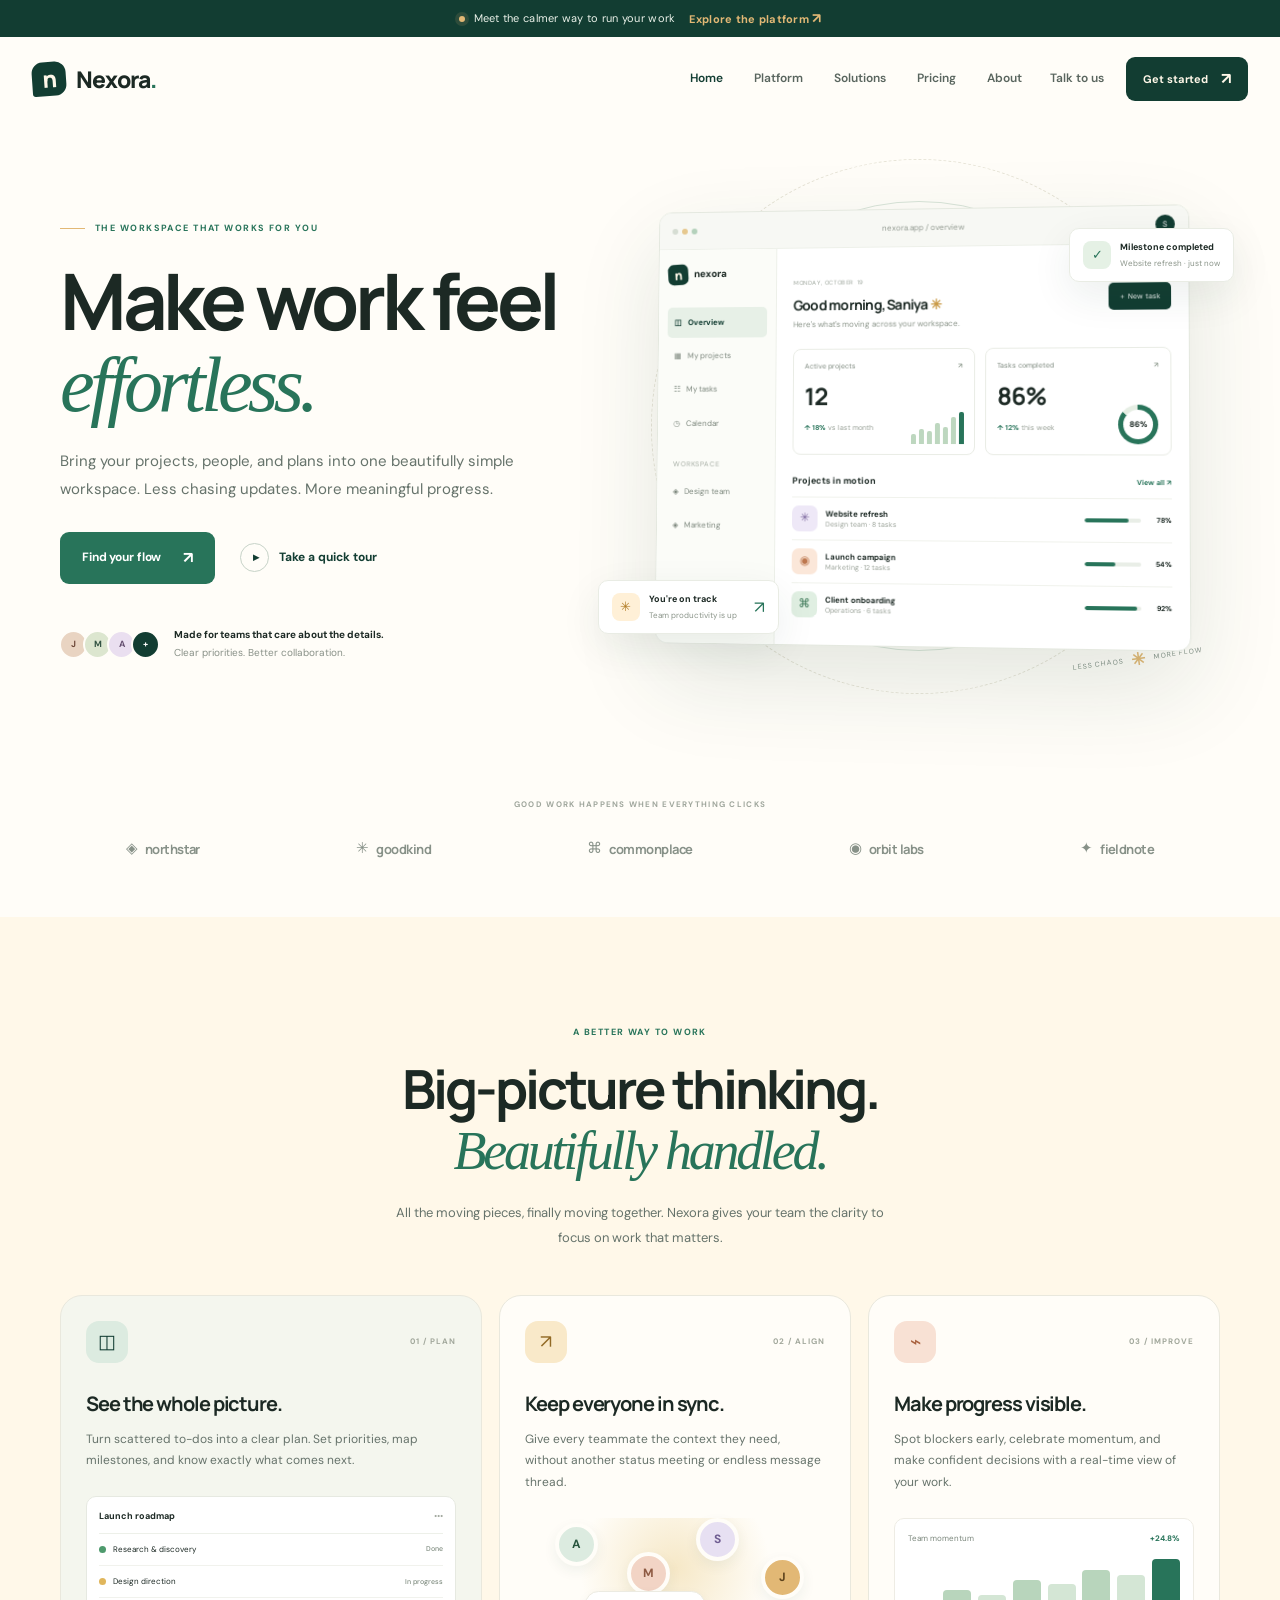
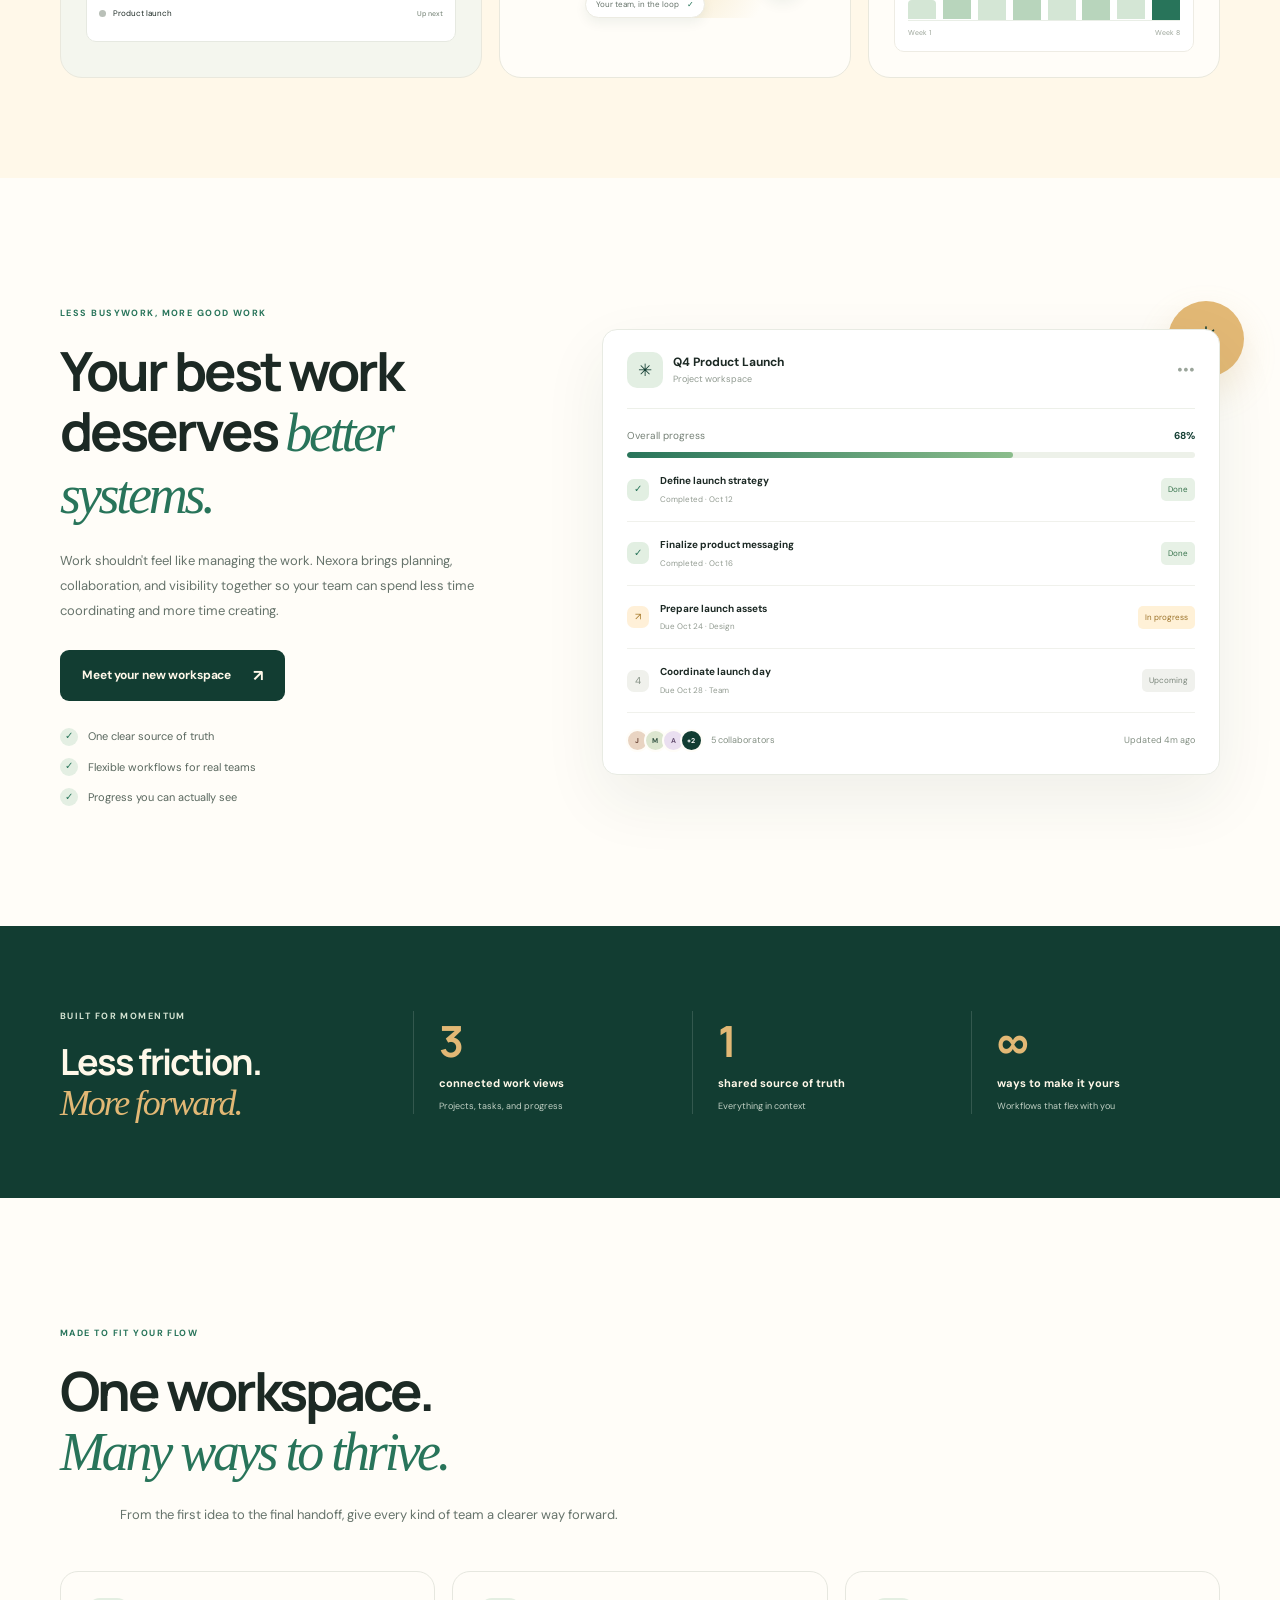
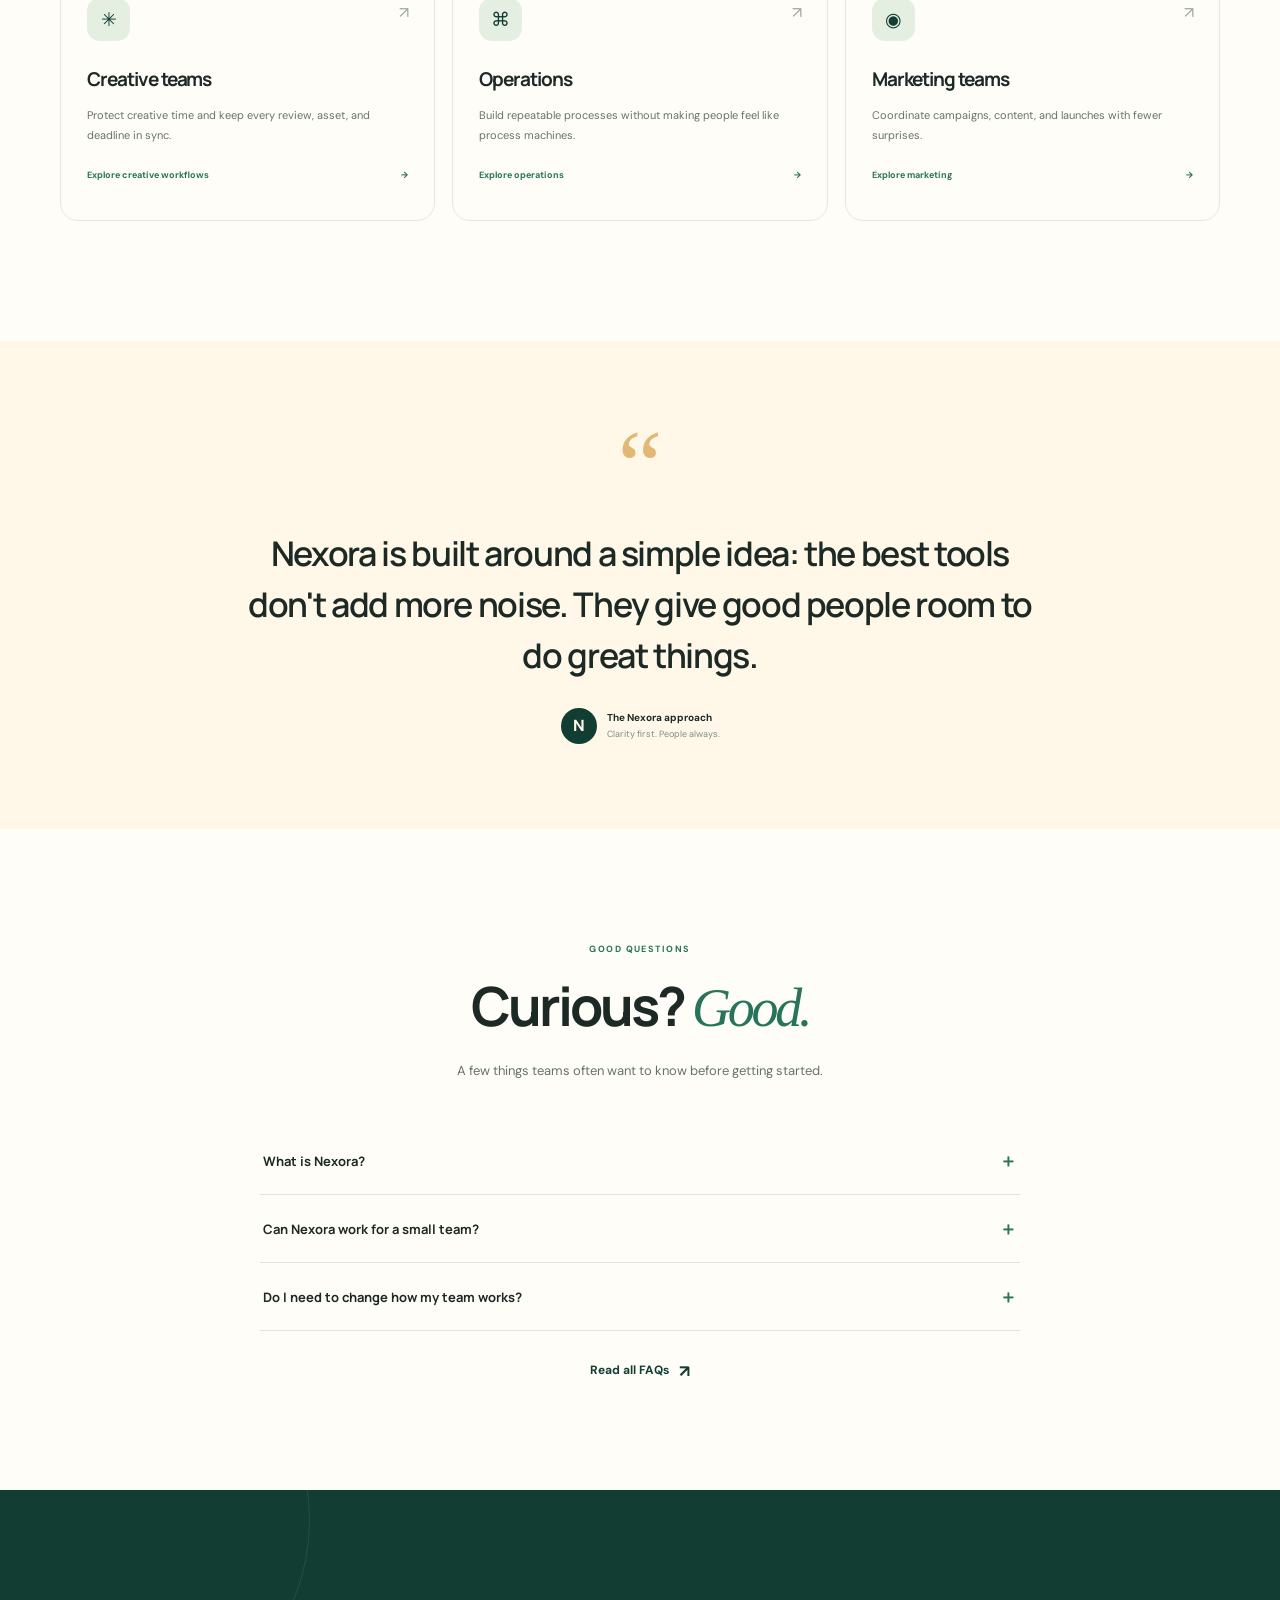
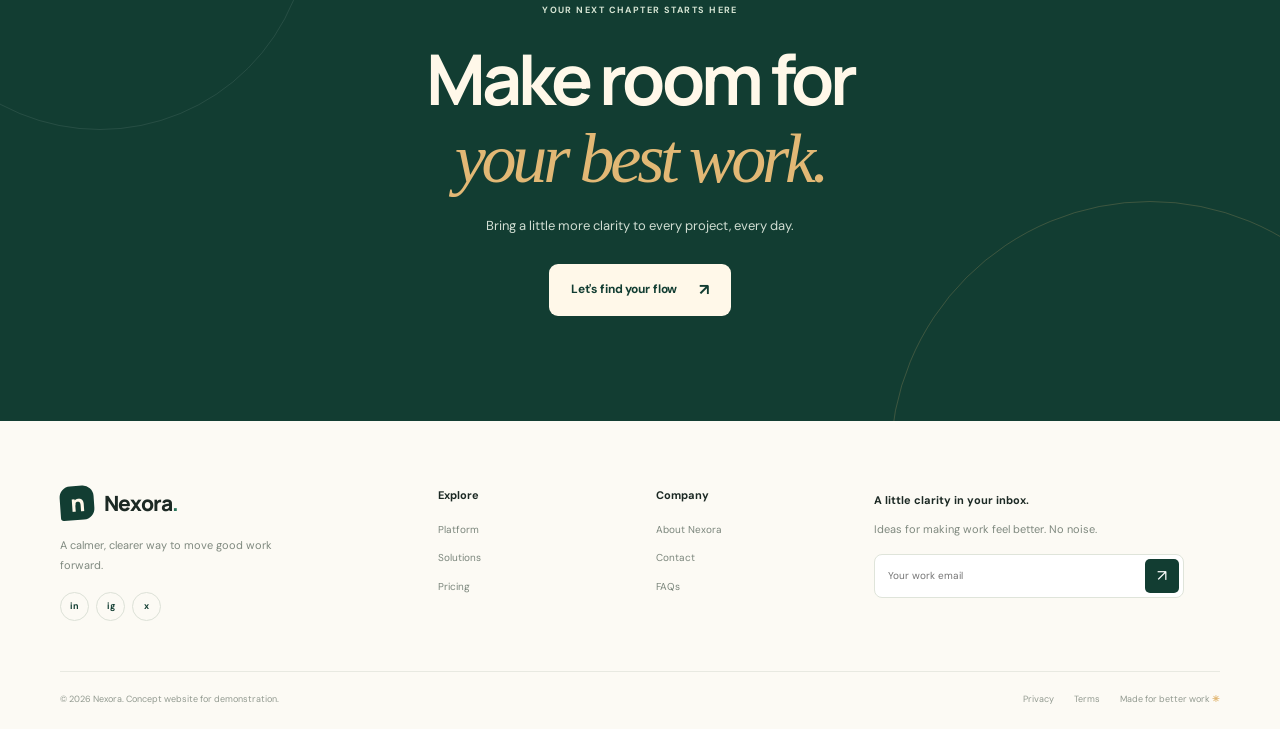
==== commit fb444792: "Update index.html" ====
--- a/index.html
+++ b/index.html
@@ -75,5 +75,5 @@
     <section class="final-cta"><div class="cta-decoration cta-decoration-one"></div><div class="cta-decoration cta-decoration-two"></div><div class="section-wrap final-cta-inner reveal"><span class="eyebrow eyebrow-light">YOUR NEXT CHAPTER STARTS HERE</span><h2>Make room for<br><em>your best work.</em></h2><p>Bring a little more clarity to every project, every day.</p><a class="btn btn-cream" href="contact.html">Let's find your flow <span>↗</span></a></div></section>
   </main>
   <footer class="site-footer"><div class="section-wrap"><div class="footer-main"><div class="footer-brand-col"><a class="brand brand-footer" href="index.html"><span class="brand-mark">n</span><span>Nexora<span class="brand-period">.</span></span></a><p>A calmer, clearer way to move good work forward.</p><div class="social-links"><a href="#" aria-label="LinkedIn">in</a><a href="#" aria-label="Instagram">ig</a><a href="#" aria-label="X">x</a></div></div><div class="footer-col"><b>Explore</b><a href="product.html">Platform</a><a href="solutions.html">Solutions</a><a href="pricing.html">Pricing</a></div><div class="footer-col"><b>Company</b><a href="about.html">About Nexora</a><a href="contact.html">Contact</a><a href="faq.html">FAQs</a></div><div class="footer-newsletter"><b>A little clarity in your inbox.</b><p>Ideas for making work feel better. No noise.</p><form class="newsletter-form"><label class="sr-only" for="newsletter-email">Email address</label><input id="newsletter-email" type="email" placeholder="Your work email" required><button aria-label="Subscribe">↗</button></form><small class="form-message" aria-live="polite"></small></div></div><div class="footer-bottom"><span>© 2026 Nexora. Concept website for demonstration.</span><div><a href="privacy.html">Privacy</a><a href="terms.html">Terms</a><span>Made for better work <b>✳</b></span></div></div></div></footer>
-  <script src="assets/js/main.js"></script>
+  <script src="main.js"></script>
 </body></html>
